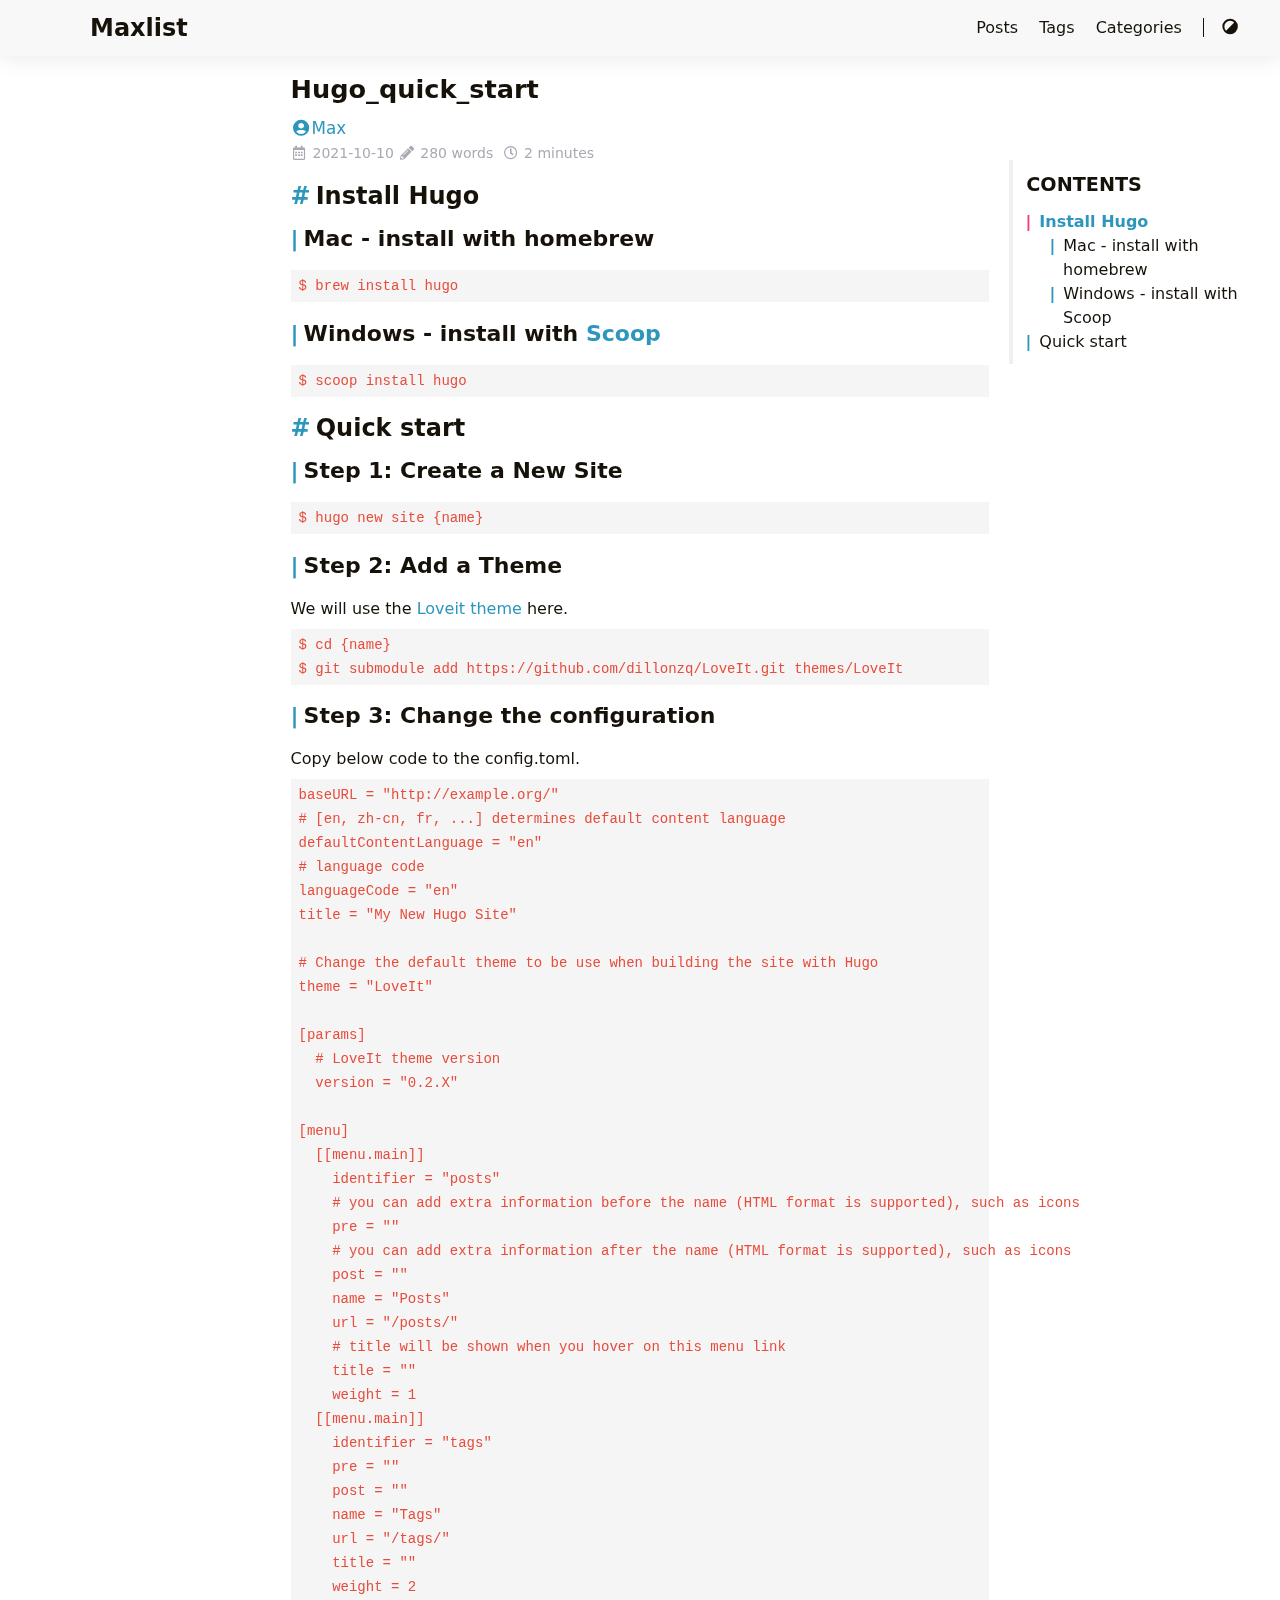
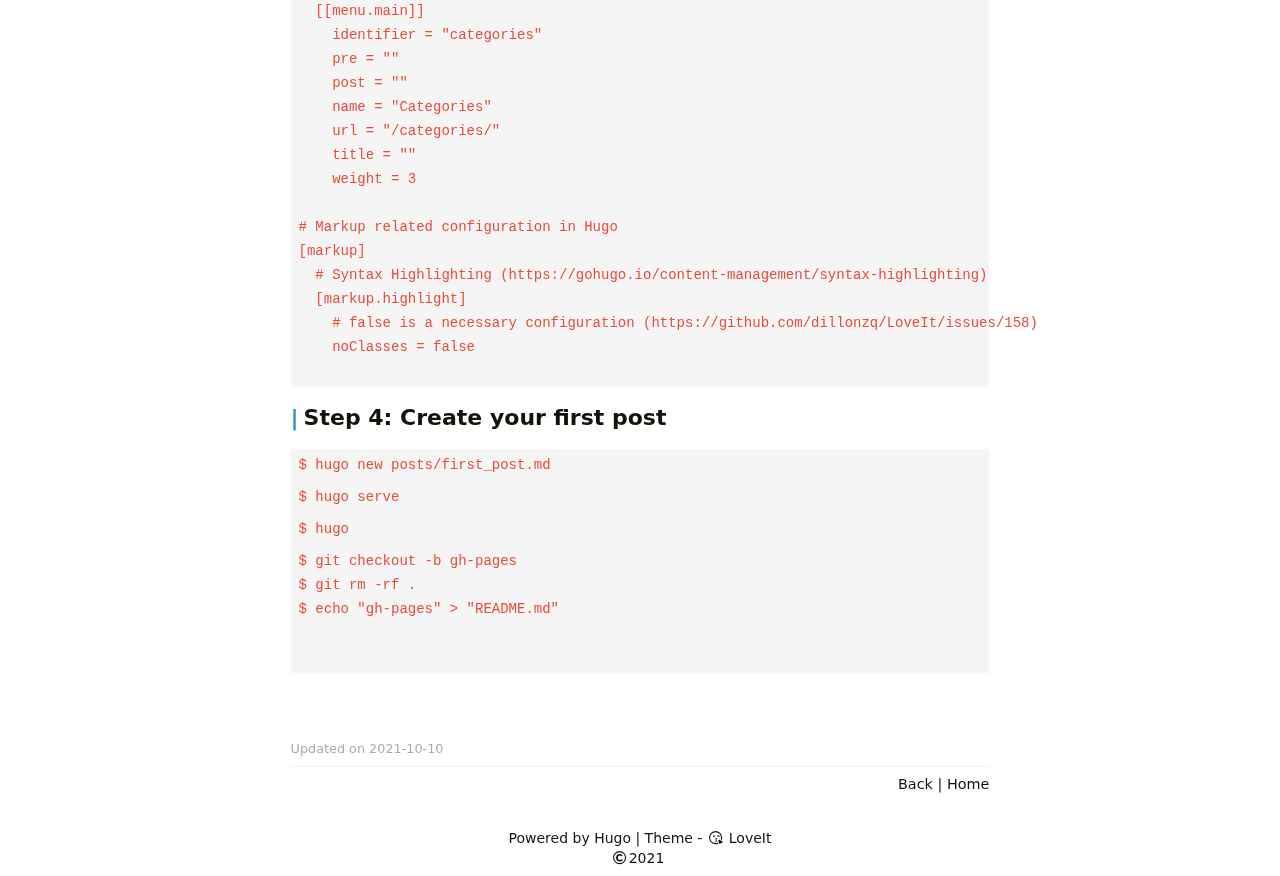
==== posts/hugo_quick_start/index.html @ 9a498ad4 "deploy" ====
<!DOCTYPE html>
<html lang="en">
    <head>
        <meta charset="utf-8">
        <meta name="viewport" content="width=device-width, initial-scale=1">
        <meta name="robots" content="noodp" />
        <meta http-equiv="X-UA-Compatible" content="IE=edge, chrome=1">
        <title>Hugo_quick_start - Maxlist</title><meta name="Description" content=""><meta property="og:title" content="Hugo_quick_start" />
<meta property="og:description" content="Install Hugo Mac - install with homebrew $ brew install hugo Windows - install with Scoop $ scoop install hugo Quick start Step 1: Create a New Site $ hugo new site {name} Step 2: Add a Theme We will use the Loveit theme here.
$ cd {name} $ git submodule add https://github.com/dillonzq/LoveIt.git themes/LoveIt Step 3: Change the configuration Copy below code to the config.toml.
baseURL = &quot;http://example.org/&quot; # [en, zh-cn, fr, ." />
<meta property="og:type" content="article" />
<meta property="og:url" content="https://hsuanchi.github.io/posts/hugo_quick_start/" /><meta property="article:section" content="posts" />
<meta property="article:published_time" content="2021-10-10T19:20:35+08:00" />
<meta property="article:modified_time" content="2021-10-10T19:20:35+08:00" />

<meta name="twitter:card" content="summary"/>
<meta name="twitter:title" content="Hugo_quick_start"/>
<meta name="twitter:description" content="Install Hugo Mac - install with homebrew $ brew install hugo Windows - install with Scoop $ scoop install hugo Quick start Step 1: Create a New Site $ hugo new site {name} Step 2: Add a Theme We will use the Loveit theme here.
$ cd {name} $ git submodule add https://github.com/dillonzq/LoveIt.git themes/LoveIt Step 3: Change the configuration Copy below code to the config.toml.
baseURL = &quot;http://example.org/&quot; # [en, zh-cn, fr, ."/>
<meta name="application-name" content="Maxlist">
<meta name="apple-mobile-web-app-title" content="Maxlist"><link rel="shortcut icon" type="image/x-icon" href="/favicon.ico" />
        <link rel="icon" type="image/png" sizes="32x32" href="/favicon-32x32.png">
        <link rel="icon" type="image/png" sizes="16x16" href="/favicon-16x16.png"><link rel="apple-touch-icon" sizes="180x180" href="/apple-touch-icon.png"><link rel="manifest" href="/site.webmanifest"><link rel="canonical" href="https://hsuanchi.github.io/posts/hugo_quick_start/" /><link rel="stylesheet" href="/lib/normalize/normalize.min.css"><link rel="stylesheet" href="/css/style.min.css"><link rel="stylesheet" href="/lib/fontawesome-free/all.min.css"><link rel="stylesheet" href="/lib/animate/animate.min.css"><script type="application/ld+json">
    {
        "@context": "http://schema.org",
        "@type": "BlogPosting",
        "headline": "Hugo_quick_start",
        "inLanguage": "en",
        "mainEntityOfPage": {
            "@type": "WebPage",
            "@id": "https:\/\/hsuanchi.github.io\/posts\/hugo_quick_start\/"
        },"genre": "posts","wordcount":  280 ,
        "url": "https:\/\/hsuanchi.github.io\/posts\/hugo_quick_start\/","datePublished": "2021-10-10T19:20:35+08:00","dateModified": "2021-10-10T19:20:35+08:00","publisher": {
            "@type": "Organization",
            "name": "Max"},"author": {
                "@type": "Person",
                "name": "Max"
            },"description": ""
    }
    </script></head>
    <body header-desktop="" header-mobile=""><script type="text/javascript">(window.localStorage && localStorage.getItem('theme') ? localStorage.getItem('theme') === 'dark' : ('' === 'auto' ? window.matchMedia('(prefers-color-scheme: dark)').matches : '' === 'dark')) && document.body.setAttribute('theme', 'dark');</script>

        <div id="mask"></div><div class="wrapper"><header class="desktop" id="header-desktop">
    <div class="header-wrapper">
        <div class="header-title">
            <a href="/" title="Maxlist">Maxlist</a>
        </div>
        <div class="menu">
            <div class="menu-inner"><a class="menu-item" href="/posts/"> Posts </a><a class="menu-item" href="/tags/"> Tags </a><a class="menu-item" href="/categories/"> Categories </a><span class="menu-item delimiter"></span><a href="javascript:void(0);" class="menu-item theme-switch" title="Switch Theme">
                    <i class="fas fa-adjust fa-fw"></i>
                </a>
            </div>
        </div>
    </div>
</header><header class="mobile" id="header-mobile">
    <div class="header-container">
        <div class="header-wrapper">
            <div class="header-title">
                <a href="/" title="Maxlist">Maxlist</a>
            </div>
            <div class="menu-toggle" id="menu-toggle-mobile">
                <span></span><span></span><span></span>
            </div>
        </div>
        <div class="menu" id="menu-mobile"><a class="menu-item" href="/posts/" title="">Posts</a><a class="menu-item" href="/tags/" title="">Tags</a><a class="menu-item" href="/categories/" title="">Categories</a><a href="javascript:void(0);" class="menu-item theme-switch" title="Switch Theme">
                <i class="fas fa-adjust fa-fw"></i>
            </a></div>
    </div>
</header>
<div class="search-dropdown desktop">
    <div id="search-dropdown-desktop"></div>
</div>
<div class="search-dropdown mobile">
    <div id="search-dropdown-mobile"></div>
</div>
<main class="main">
                <div class="container"><div class="toc" id="toc-auto">
            <h2 class="toc-title">Contents</h2>
            <div class="toc-content" id="toc-content-auto"></div>
        </div><article class="page single"><h1 class="single-title animated flipInX">Hugo_quick_start</h1><div class="post-meta">
            <div class="post-meta-line"><span class="post-author"><a href="/" title="Author" rel=" author" class="author"><i class="fas fa-user-circle fa-fw"></i>Max</a></span></div>
            <div class="post-meta-line"><i class="far fa-calendar-alt fa-fw"></i>&nbsp;<time datetime="2021-10-10">2021-10-10</time>&nbsp;<i class="fas fa-pencil-alt fa-fw"></i>&nbsp;280 words&nbsp;
                <i class="far fa-clock fa-fw"></i>&nbsp;2 minutes&nbsp;</div>
        </div><div class="details toc" id="toc-static"  kept="">
                <div class="details-summary toc-title">
                    <span>Contents</span>
                    <span><i class="details-icon fas fa-angle-right"></i></span>
                </div>
                <div class="details-content toc-content" id="toc-content-static"><nav id="TableOfContents">
  <ul>
    <li><a href="#install-hugo">Install Hugo</a>
      <ul>
        <li><a href="#mac---install-with-homebrew">Mac - install with homebrew</a></li>
        <li><a href="#windows---install-with-scoophttpsscoopsh">Windows - install with <a href="https://scoop.sh/">Scoop</a></a></li>
      </ul>
    </li>
    <li><a href="#quick-start">Quick start</a>
      <ul>
        <li><a href="#step-1-create-a-new-site">Step 1: Create a New Site</a></li>
        <li><a href="#step-2-add-a-theme">Step 2: Add a Theme</a></li>
        <li><a href="#step-3-change-the-configuration">Step 3: Change the configuration</a></li>
        <li><a href="#step-4-create-your-first-post">Step 4: Create your first post</a></li>
      </ul>
    </li>
  </ul>
</nav></div>
            </div><div class="content" id="content"><h2 id="install-hugo">Install Hugo</h2>
<h3 id="mac---install-with-homebrew">Mac - install with homebrew</h3>
<pre tabindex="0"><code>$ brew install hugo
</code></pre><h3 id="windows---install-with-scoophttpsscoopsh">Windows - install with <a href="https://scoop.sh/" target="_blank" rel="noopener noreffer">Scoop</a></h3>
<pre tabindex="0"><code>$ scoop install hugo
</code></pre><h2 id="quick-start">Quick start</h2>
<h3 id="step-1-create-a-new-site">Step 1: Create a New Site</h3>
<pre tabindex="0"><code>$ hugo new site {name}
</code></pre><h3 id="step-2-add-a-theme">Step 2: Add a Theme</h3>
<p>We will use the <a href="https://hugoloveit.com/" target="_blank" rel="noopener noreffer">Loveit theme</a> here.</p>
<pre tabindex="0"><code>$ cd {name}
$ git submodule add https://github.com/dillonzq/LoveIt.git themes/LoveIt
</code></pre><h3 id="step-3-change-the-configuration">Step 3: Change the configuration</h3>
<p>Copy below code to the config.toml.</p>
<pre tabindex="0"><code>baseURL = &quot;http://example.org/&quot;
# [en, zh-cn, fr, ...] determines default content language
defaultContentLanguage = &quot;en&quot;
# language code
languageCode = &quot;en&quot;
title = &quot;My New Hugo Site&quot;

# Change the default theme to be use when building the site with Hugo
theme = &quot;LoveIt&quot;

[params]
  # LoveIt theme version
  version = &quot;0.2.X&quot;

[menu]
  [[menu.main]]
    identifier = &quot;posts&quot;
    # you can add extra information before the name (HTML format is supported), such as icons
    pre = &quot;&quot;
    # you can add extra information after the name (HTML format is supported), such as icons
    post = &quot;&quot;
    name = &quot;Posts&quot;
    url = &quot;/posts/&quot;
    # title will be shown when you hover on this menu link
    title = &quot;&quot;
    weight = 1
  [[menu.main]]
    identifier = &quot;tags&quot;
    pre = &quot;&quot;
    post = &quot;&quot;
    name = &quot;Tags&quot;
    url = &quot;/tags/&quot;
    title = &quot;&quot;
    weight = 2
  [[menu.main]]
    identifier = &quot;categories&quot;
    pre = &quot;&quot;
    post = &quot;&quot;
    name = &quot;Categories&quot;
    url = &quot;/categories/&quot;
    title = &quot;&quot;
    weight = 3

# Markup related configuration in Hugo
[markup]
  # Syntax Highlighting (https://gohugo.io/content-management/syntax-highlighting)
  [markup.highlight]
    # false is a necessary configuration (https://github.com/dillonzq/LoveIt/issues/158)
    noClasses = false

</code></pre><h3 id="step-4-create-your-first-post">Step 4: Create your first post</h3>
<pre tabindex="0"><code>$ hugo new posts/first_post.md
</code></pre><pre tabindex="0"><code>$ hugo serve
</code></pre><pre tabindex="0"><code>$ hugo
</code></pre><pre tabindex="0"><code>$ git checkout -b gh-pages
$ git rm -rf .
$ echo &quot;gh-pages&quot; &gt; &quot;README.md&quot;


</code></pre></div><div class="post-footer" id="post-footer">
    <div class="post-info">
        <div class="post-info-line">
            <div class="post-info-mod">
                <span>Updated on 2021-10-10</span>
            </div>
            <div class="post-info-license"></div>
        </div>
        <div class="post-info-line">
            <div class="post-info-md"></div>
            <div class="post-info-share">
                <span></span>
            </div>
        </div>
    </div>

    <div class="post-info-more">
        <section class="post-tags"></section>
        <section>
            <span><a href="javascript:void(0);" onclick="window.history.back();">Back</a></span>&nbsp;|&nbsp;<span><a href="/">Home</a></span>
        </section>
    </div>

    <div class="post-nav"></div>
</div>
</article></div>
            </main><footer class="footer">
        <div class="footer-container"><div class="footer-line">Powered by <a href="https://gohugo.io/" target="_blank" rel="noopener noreffer" title="Hugo 0.88.1">Hugo</a> | Theme - <a href="https://github.com/dillonzq/LoveIt" target="_blank" rel="noopener noreffer" title="LoveIt 0.2.10"><i class="far fa-kiss-wink-heart fa-fw"></i> LoveIt</a>
                </div><div class="footer-line"><i class="far fa-copyright fa-fw"></i><span itemprop="copyrightYear">2021</span><span class="author" itemprop="copyrightHolder">&nbsp;<a href="/" target="_blank"></a></span></div>
        </div>
    </footer></div>

        <div id="fixed-buttons"><a href="#" id="back-to-top" class="fixed-button" title="Back to Top">
                <i class="fas fa-arrow-up fa-fw"></i>
            </a><a href="#" id="view-comments" class="fixed-button" title="View Comments">
                <i class="fas fa-comment fa-fw"></i>
            </a>
        </div><script type="text/javascript" src="/lib/smooth-scroll/smooth-scroll.min.js"></script><script type="text/javascript" src="/lib/lazysizes/lazysizes.min.js"></script><script type="text/javascript" src="/lib/clipboard/clipboard.min.js"></script><script type="text/javascript">window.config={"code":{"copyTitle":"Copy to clipboard","maxShownLines":10},"comment":{}};</script><script type="text/javascript" src="/js/theme.min.js"></script></body>
</html>
---- css/style.min.css ----
html{font-family:system-ui,-apple-system,BlinkMacSystemFont,PingFang SC,Microsoft YaHei UI,Segoe UI,Roboto,Oxygen,Ubuntu,Cantarell,Fira Sans,Droid Sans,Helvetica Neue,Helvetica,Arial,sans-serif;font-weight:400;font-display:swap;font-size:16px;line-height:1.5rem;width:100%}::-webkit-scrollbar{width:.5rem;height:.5rem}::-webkit-scrollbar-thumb{background-color:#87878d}::-webkit-scrollbar-thumb:hover{background-color:#a9a9b3}::selection{background-color:rgba(53,166,247,0.25)}[theme=dark] ::selection{background-color:rgba(50,112,194,0.4)}body{background-color:#fff;color:#161209;word-wrap:break-word;overflow-wrap:break-word;scrollbar-color:auto}body[theme=dark]{color:#a9a9b3;background-color:#292a2d}input::-ms-clear{display:none}a,a::before,a::after{text-decoration:none;color:#161209}[theme=dark] a,[theme=dark] a::before,[theme=dark] a::after{color:#a9a9b3}a:active,a:hover{color:#2d96bd}[theme=dark] a:active,[theme=dark] a:hover{color:#fff}#mask{background-repeat:no-repeat;background-position:center;position:fixed;top:0;left:0;width:100%;height:100%;z-index:-1;background-color:rgba(0,0,0,0)}.blur #mask{z-index:100;background-color:rgba(0,0,0,0.25)}svg.icon{display:inline-block;width:1.25em;height:1em;text-align:center}svg.icon path{fill:currentColor}img.emoji{height:1em;width:1em;margin:0 .05em 0 .1em;vertical-align:-.1em}.details .details-summary:hover{cursor:pointer}.details i.details-icon{color:#a9a9b3;-webkit-transition:transform 0.2s ease;-moz-transition:transform 0.2s ease;-o-transition:transform 0.2s ease;transition:transform 0.2s ease}[theme=dark] .details i.details-icon{color:#5d5d5f}.details .details-content{max-height:0;overflow-y:hidden;-webkit-transition:max-height 0.8s cubic-bezier(0, 1, 0, 1) -0.1s;-moz-transition:max-height 0.8s cubic-bezier(0, 1, 0, 1) -0.1s;-o-transition:max-height 0.8s cubic-bezier(0, 1, 0, 1) -0.1s;transition:max-height 0.8s cubic-bezier(0, 1, 0, 1) -0.1s}.details.open i.details-icon{-webkit-transform:rotate(90deg);-moz-transform:rotate(90deg);-ms-transform:rotate(90deg);-o-transform:rotate(90deg);transform:rotate(90deg)}.details.open .details-content{max-height:12000px;-webkit-transition:max-height 0.8s cubic-bezier(0.5, 0, 1, 0) 0s;-moz-transition:max-height 0.8s cubic-bezier(0.5, 0, 1, 0) 0s;-o-transition:max-height 0.8s cubic-bezier(0.5, 0, 1, 0) 0s;transition:max-height 0.8s cubic-bezier(0.5, 0, 1, 0) 0s}#fixed-buttons{display:none}.fixed-button{display:none;z-index:100;position:fixed;right:1.5rem;font-size:1rem;line-height:1.3rem;padding:.6rem .6rem;color:#a9a9b3;background:#f8f8f8;-webkit-border-radius:2rem;-moz-border-radius:2rem;border-radius:2rem;-webkit-transition:color 0.4s ease;-moz-transition:color 0.4s ease;-o-transition:color 0.4s ease;transition:color 0.4s ease}.blur .fixed-button{-webkit-filter:blur(1.5px);-moz-filter:blur(1.5px);-ms-filter:blur(1.5px);filter:blur(1.5px)}.fixed-button:hover,.fixed-button:active{color:#161209;cursor:pointer}.fixed-button:active,.fixed-button:focus,.fixed-button:hover{outline:none}[theme=dark] .fixed-button{color:#5d5d5f;background:#252627}[theme=dark] .fixed-button:hover,[theme=dark] .fixed-button:active{color:#a9a9b3}#back-to-top{display:block;bottom:1.5rem}#view-comments{bottom:4.5rem}.cc-window.cc-banner .cc-btn{color:#161209}.cc-window.cc-banner .cc-btn:hover,.cc-window.cc-banner .cc-btn:focus{background-color:#ccc}[theme=dark] .cc-window.cc-banner .cc-btn{color:#161209}[theme=dark] .cc-window.cc-banner .cc-btn:hover,[theme=dark] .cc-window.cc-banner .cc-btn:focus{background-color:#fff}img{-o-object-fit:contain;object-fit:contain;font-family:"object-fit: contain;"}.wrapper{display:flex;flex-direction:column;min-height:100vh;width:100%}.wrapper main{flex:1 0 auto}.wrapper main .container{padding:0 1rem}.page{position:relative;max-width:800px;width:60%;margin:0 auto}[header-desktop] .page{padding-top:3.5rem}[header-desktop=normal] .page{padding-top:0}.blur .page{-webkit-filter:blur(1.5px);-moz-filter:blur(1.5px);-ms-filter:blur(1.5px);filter:blur(1.5px)}.toc .toc-title{font-size:1.2rem;font-weight:bold;text-transform:uppercase}.toc .toc-content{font-size:1rem}.toc .toc-content ul{text-indent:-0.85rem;padding-left:.8rem;list-style:none}.toc .toc-content ul a:first-child::before{content:"|";font-weight:bolder;margin-right:.5rem;color:#2d96bd}[theme=dark] .toc .toc-content ul a:first-child::before{color:#55bde2}.toc .toc-content ul ul{padding-left:1.5rem}.toc ruby{background:#f5f5f5}.toc ruby rt{color:#a9a9b3}[theme=dark] .toc ruby{background:#272C34}[theme=dark] .toc ruby rt{color:#5d5d5f}#toc-auto{display:block;position:absolute;width:12000px;max-width:0;padding:0 .8rem;border-left:4px solid #f0f0f0;word-wrap:break-word;overflow-wrap:break-word;box-sizing:border-box;top:10rem;left:0;visibility:hidden}[header-desktop=normal] #toc-auto{top:5rem}.blur #toc-auto{-webkit-filter:blur(1.5px);-moz-filter:blur(1.5px);-ms-filter:blur(1.5px);filter:blur(1.5px)}[theme=dark] #toc-auto{border-left-color:#363636}#toc-auto .toc-title{margin:.8rem 0}#toc-auto .toc-content.always-active ul{display:block}#toc-auto .toc-content>nav>ul{margin:.625rem 0}#toc-auto .toc-content ul ul{display:none}#toc-auto .toc-content ul .has-active>ul{display:block}#toc-auto .toc-content a.active{font-weight:bold;color:#2d96bd}[theme=dark] #toc-auto .toc-content a.active{color:#55bde2}#toc-auto .toc-content a.active::before{color:#ef3982}[theme=dark] #toc-auto .toc-content a.active::before{color:#bdebfc}#toc-static{display:none;margin:.8rem 0}#toc-static[kept=true]{display:block}#toc-static .toc-title{display:flex;justify-content:space-between;line-height:2em;padding:0 .75rem;background:#e6e6e6}[theme=dark] #toc-static .toc-title{background:#1a1d23}#toc-static .toc-content{background-color:#f5f5f5}#toc-static .toc-content>nav>ul{margin:0;padding:.4rem 1rem .4rem 1.8rem}[theme=dark] #toc-static .toc-content{background-color:#272C34}#toc-static.open .toc-title{background:#ededed}[theme=dark] #toc-static.open .toc-title{background:#20252b}.single .single-title{margin:1rem 0 .5rem;font-size:1.6rem;font-weight:bold;line-height:140%}.single .single-subtitle{margin:.4rem 0;font-size:1.2rem;font-weight:normal;font-style:italic;line-height:100%}.single .post-meta{font-size:.875rem;color:#a9a9b3}.single .post-meta span{display:inline-block}[theme=dark] .single .post-meta{color:#5d5d5f}.single .post-meta a,.single .post-meta a::before,.single .post-meta a::after{text-decoration:none;color:#2d96bd}[theme=dark] .single .post-meta a,[theme=dark] .single .post-meta a::before,[theme=dark] .single .post-meta a::after{color:#a9a9b3}.single .post-meta a:active,.single .post-meta a:hover{color:#ef3982}[theme=dark] .single .post-meta a:active,[theme=dark] .single .post-meta a:hover{color:#fff}.single .post-meta .author{font-size:1.05rem}.single .featured-image{margin:.5rem 0 1rem 0}.single .featured-image img{display:block;max-width:100%;height:auto;margin:0 auto;overflow:hidden}.single .featured-image img.lazyloaded{width:100%}.single .content>h2{font-size:1.5rem}.single .content>h2 code{font-size:1.25rem}.single .content>h3{font-size:1.375rem}.single .content>h3 code{font-size:1.125rem}.single .content>h4{font-size:1.25rem}.single .content>h4 code{font-size:1rem}.single .content>h5{font-size:1.125rem}.single .content>h6{font-size:1rem}.single .content h2,.single .content h3,.single .content h4,.single .content h5,.single .content h6{font-weight:bold;margin:1.2rem 0}[theme=dark] .single .content h2,[theme=dark] .single .content h3,[theme=dark] .single .content h4,[theme=dark] .single .content h5,[theme=dark] .single .content h6{font-weight:bolder}.single .content>h2>.header-mark::before,.single .content>h3>.header-mark::before,.single .content>h4>.header-mark::before,.single .content>h5>.header-mark::before,.single .content>h6>.header-mark::before{content:"|";margin-right:.3125rem;color:#2d96bd}[theme=dark] .single .content>h2>.header-mark::before,[theme=dark] .single .content>h3>.header-mark::before,[theme=dark] .single .content>h4>.header-mark::before,[theme=dark] .single .content>h5>.header-mark::before,[theme=dark] .single .content>h6>.header-mark::before{color:#55bde2}.single .content>h2>.header-mark::before{content:"#"}.single .content p{margin:.5rem 0}.single .content b,.single .content strong{font-weight:bold}[theme=dark] .single .content b,[theme=dark] .single .content strong{color:#ddd}.single .content a,.single .content a::before,.single .content a::after{text-decoration:none;color:#2d96bd}[theme=dark] .single .content a,[theme=dark] .single .content a::before,[theme=dark] .single .content a::after{color:#55bde2}.single .content a:active,.single .content a:hover{color:#ef3982}[theme=dark] .single .content a:active,[theme=dark] .single .content a:hover{color:#bdebfc}.single .content a{word-wrap:break-word;overflow-wrap:break-word}[theme=dark] .single .content a b,[theme=dark] .single .content a strong{color:#55bde2}.single .content [theme=dark] a:hover b,.single .content [theme=dark] a:hover strong{color:#bdebfc}.single .content ul,.single .content ol{margin:.5rem 0;padding-left:2.5rem}.single .content ul{list-style-type:disc}.single .content ruby{background:#f5f5f5}.single .content ruby rt{color:#a9a9b3}[theme=dark] .single .content ruby{background:#272C34}[theme=dark] .single .content ruby rt{color:#5d5d5f}.single .content .table-wrapper{overflow-x:auto}.single .content .table-wrapper::-webkit-scrollbar{background-color:#fff}[theme=dark] .single .content .table-wrapper::-webkit-scrollbar{background-color:#272c34}.single .content .table-wrapper>table{width:100%;max-width:100%;margin:.625rem 0;border-spacing:0;background:#fff;border-collapse:collapse}[theme=dark] .single .content .table-wrapper>table{background:#272c34}.single .content .table-wrapper>table thead{background:#ededed}[theme=dark] .single .content .table-wrapper>table thead{background-color:#20252b}.single .content .table-wrapper>table th,.single .content .table-wrapper>table td{padding:.3rem 1rem;border:1px solid #e8e8e8}[theme=dark] .single .content .table-wrapper>table th,[theme=dark] .single .content .table-wrapper>table td{border-color:#1c2025}.single .content img{max-width:100%;min-height:1em}.single .content figure{margin:.5rem;text-align:center}.single .content figure .image-caption:not(:empty){min-width:20%;max-width:80%;display:inline-block;padding:.5rem;margin:0 auto;font-size:.875rem;color:#969696}.single .content figure img{display:block;height:auto;margin:0 auto;overflow:hidden}.single .content .lazyloading{-o-object-fit:none;object-fit:none;font-family:"object-fit: none;"}.single .content blockquote{display:block;border-left:0.5rem solid #6bd6fd;background-color:rgba(107,214,253,0.2);padding:.25rem .75rem;margin:1rem 0}[theme=dark] .single .content blockquote{border-left-color:#59c5ec;background-color:rgba(89,197,236,0.2)}.single .content .footnotes{color:#a9a9b3}[theme=dark] .single .content .footnotes{color:#5d5d5f}.single .content .footnotes p{margin:.25rem 0}.single .content code{display:inline-block;max-width:100%;padding:0 .4rem;word-wrap:break-word;overflow-wrap:break-word;-webkit-line-break:anywhere;-ms-line-break:anywhere;line-break:anywhere;font-size:.875rem;font-family:Source Code Pro,Menlo,Consolas,Monaco,monospace,system-ui,-apple-system,BlinkMacSystemFont,PingFang SC,Microsoft YaHei UI,Segoe UI,Roboto,Oxygen,Ubuntu,Cantarell,Fira Sans,Droid Sans,Helvetica Neue,Helvetica,Arial,sans-serif;color:#E74C3C}[theme=dark] .single .content code{color:#E5BF78}.single .content pre{margin:0;padding:.25rem 0 .25rem .5rem;-moz-tab-size:4;-o-tab-size:4;tab-size:4}.single .content pre code{padding:0}.single .content pre img{min-height:1em;max-height:1.2em;vertical-align:text-bottom}.single .content code,.single .content pre,.single .content .highlight table,.single .content .highlight tr,.single .content .highlight td{background:#f5f5f5}[theme=dark] .single .content code,[theme=dark] .single .content pre,[theme=dark] .single .content .highlight table,[theme=dark] .single .content .highlight tr,[theme=dark] .single .content .highlight td{background:#272C34}.single .content .highlight,.single .content .gist{font-family:Source Code Pro,Menlo,Consolas,Monaco,monospace,system-ui,-apple-system,BlinkMacSystemFont,PingFang SC,Microsoft YaHei UI,Segoe UI,Roboto,Oxygen,Ubuntu,Cantarell,Fira Sans,Droid Sans,Helvetica Neue,Helvetica,Arial,sans-serif;font-size:.875rem}.single .content .highlight .table-wrapper>table,.single .content .highlight .table-wrapper>table thead,.single .content .highlight .table-wrapper>table tr,.single .content .highlight .table-wrapper>table td,.single .content .gist .table-wrapper>table,.single .content .gist .table-wrapper>table thead,.single .content .gist .table-wrapper>table tr,.single .content .gist .table-wrapper>table td{margin:0;padding:0;border:none !important;white-space:nowrap}.single .content .highlight{line-height:1.4em;margin:.5rem 0}.single .content .highlight>.chroma{position:relative}.single .content .highlight>.chroma .code-header{display:flex;justify-content:space-between;align-items:center;box-sizing:border-box;width:100%;font-family:system-ui,-apple-system,BlinkMacSystemFont,PingFang SC,Microsoft YaHei UI,Segoe UI,Roboto,Oxygen,Ubuntu,Cantarell,Fira Sans,Droid Sans,Helvetica Neue,Helvetica,Arial,sans-serif;font-weight:bold;color:#9c9c9c;background:#e1e1e1}[theme=dark] .single .content .highlight>.chroma .code-header{color:#b1b0b0;background:#1a1d23}.single .content .highlight>.chroma .code-header:hover{cursor:pointer}.single .content .highlight>.chroma .code-header .code-title{width:100%;padding:.4rem}.single .content .highlight>.chroma .code-header .code-title::after{padding-left:.2rem;content:'Code'}.single .content .highlight>.chroma .code-header.language-bash .code-title::after{content:"Bash"}.single .content .highlight>.chroma .code-header.language-c .code-title::after{content:"C"}.single .content .highlight>.chroma .code-header.language-cs .code-title::after{content:"C#"}.single .content .highlight>.chroma .code-header.language-cpp .code-title::after{content:"C++"}.single .content .highlight>.chroma .code-header.language-clojure .code-title::after{content:"Clojure"}.single .content .highlight>.chroma .code-header.language-coffeescript .code-title::after{content:"CoffeeScript"}.single .content .highlight>.chroma .code-header.language-css .code-title::after{content:"CSS"}.single .content .highlight>.chroma .code-header.language-dart .code-title::after{content:"Dart"}.single .content .highlight>.chroma .code-header.language-diff .code-title::after{content:"Diff"}.single .content .highlight>.chroma .code-header.language-erlang .code-title::after{content:"Erlang"}.single .content .highlight>.chroma .code-header.language-go .code-title::after{content:"Go"}.single .content .highlight>.chroma .code-header.language-go-html-template .code-title::after{content:"Go HTML Template"}.single .content .highlight>.chroma .code-header.language-groovy .code-title::after{content:"Groovy"}.single .content .highlight>.chroma .code-header.language-haskell .code-title::after{content:"Haskell"}.single .content .highlight>.chroma .code-header.language-html .code-title::after{content:"HTML"}.single .content .highlight>.chroma .code-header.language-http .code-title::after{content:"HTTP"}.single .content .highlight>.chroma .code-header.language-xml .code-title::after{content:"XML"}.single .content .highlight>.chroma .code-header.language-java .code-title::after{content:"Java"}.single .content .highlight>.chroma .code-header.language-js .code-title::after{content:"JavaScript"}.single .content .highlight>.chroma .code-header.language-javascript .code-title::after{content:"JavaScript"}.single .content .highlight>.chroma .code-header.language-json .code-title::after{content:"JSON"}.single .content .highlight>.chroma .code-header.language-kotlin .code-title::after{content:"Kotlin"}.single .content .highlight>.chroma .code-header.language-latex .code-title::after{content:"LaTeX"}.single .content .highlight>.chroma .code-header.language-less .code-title::after{content:"Less"}.single .content .highlight>.chroma .code-header.language-lisp .code-title::after{content:"Lisp"}.single .content .highlight>.chroma .code-header.language-lua .code-title::after{content:"Lua"}.single .content .highlight>.chroma .code-header.language-makefile .code-title::after{content:"Makefile"}.single .content .highlight>.chroma .code-header.language-markdown .code-title::after{content:"Markdown"}.single .content .highlight>.chroma .code-header.language-matlab .code-title::after{content:"Matlab"}.single .content .highlight>.chroma .code-header.language-objectivec .code-title::after{content:"Objective-C"}.single .content .highlight>.chroma .code-header.language-php .code-title::after{content:"PHP"}.single .content .highlight>.chroma .code-header.language-perl .code-title::after{content:"Perl"}.single .content .highlight>.chroma .code-header.language-python .code-title::after{content:"Python"}.single .content .highlight>.chroma .code-header.language-r .code-title::after{content:"R"}.single .content .highlight>.chroma .code-header.language-ruby .code-title::after{content:"Ruby"}.single .content .highlight>.chroma .code-header.language-rust .code-title::after{content:"Rust"}.single .content .highlight>.chroma .code-header.language-scala .code-title::after{content:"Scala"}.single .content .highlight>.chroma .code-header.language-scss .code-title::after{content:"Scss"}.single .content .highlight>.chroma .code-header.language-shell .code-title::after{content:"Shell"}.single .content .highlight>.chroma .code-header.language-sql .code-title::after{content:"SQL"}.single .content .highlight>.chroma .code-header.language-swift .code-title::after{content:"Swift"}.single .content .highlight>.chroma .code-header.language-tex .code-title::after{content:"TeX"}.single .content .highlight>.chroma .code-header.language-toml .code-title::after{content:"TOML"}.single .content .highlight>.chroma .code-header.language-ts .code-title::after{content:"TypeScript"}.single .content .highlight>.chroma .code-header.language-typescript .code-title::after{content:"TypeScript"}.single .content .highlight>.chroma .code-header.language-vue .code-title::after{content:"Vue"}.single .content .highlight>.chroma .code-header.language-yml .code-title::after{content:"YAML"}.single .content .highlight>.chroma .code-header.language-yaml .code-title::after{content:"YAML"}.single .content .highlight>.chroma .lntd:first-child{min-width:1.6rem;text-align:right}.single .content .highlight>.chroma .lntd:last-child{width:100%}.single .content .highlight>.chroma .lntd:last-child pre{min-width:-webkit-max-content;min-width:-moz-max-content;min-width:intrinsic;min-width:max-content}.single .content .highlight>.chroma .ln{padding-right:.75rem}.single .content .highlight>.chroma .hl{display:block;background-color:#dcdcdc}[theme=dark] .single .content .highlight>.chroma .hl{background-color:#1c2025}.single .content .highlight>.chroma .ln,.single .content .highlight>.chroma .lnt{color:#a9a9b3}[theme=dark] .single .content .highlight>.chroma .ln,[theme=dark] .single .content .highlight>.chroma .lnt{color:#5d5d5f}.single .content .highlight>.chroma .arrow{padding:0 .2rem;-webkit-transition:transform 0.2s ease;-moz-transition:transform 0.2s ease;-o-transition:transform 0.2s ease;transition:transform 0.2s ease}.single .content .highlight>.chroma .ellipses{padding:.4rem}.single .content .highlight>.chroma .copy{display:none;padding:.4rem}.single .content .highlight>.chroma .copy:hover{cursor:pointer;color:#2d96bd}[theme=dark] .single .content .highlight>.chroma .copy:hover{color:#fff}.single .content .highlight>.chroma .table-wrapper{max-height:0;overflow-y:hidden;-webkit-transition:max-height 0.8s cubic-bezier(0, 1, 0, 1) -0.1s;-moz-transition:max-height 0.8s cubic-bezier(0, 1, 0, 1) -0.1s;-o-transition:max-height 0.8s cubic-bezier(0, 1, 0, 1) -0.1s;transition:max-height 0.8s cubic-bezier(0, 1, 0, 1) -0.1s}.single .content .highlight>.chroma.open .code-header{background:#ededed}[theme=dark] .single .content .highlight>.chroma.open .code-header{background:#20252b}.single .content .highlight>.chroma.open .table-wrapper{max-height:12000px;-webkit-transition:max-height 0.8s cubic-bezier(0.5, 0, 1, 0) 0s;-moz-transition:max-height 0.8s cubic-bezier(0.5, 0, 1, 0) 0s;-o-transition:max-height 0.8s cubic-bezier(0.5, 0, 1, 0) 0s;transition:max-height 0.8s cubic-bezier(0.5, 0, 1, 0) 0s}.single .content .highlight>.chroma.open .arrow{-webkit-transform:rotate(90deg);-moz-transform:rotate(90deg);-ms-transform:rotate(90deg);-o-transform:rotate(90deg);transform:rotate(90deg)}.single .content .highlight>.chroma.open .ellipses{display:none}.single .content .highlight>.chroma.open .copy{display:inline}.single .content .highlight .c,.single .content .highlight .ch,.single .content .highlight .cm,.single .content .highlight .c1,.single .content .highlight .cs,.single .content .highlight .cp,.single .content .highlight .cpf{font-style:italic}.single .content .highlight .gl{text-decoration:underline}.single .content .highlight .p{color:#a9a9b3}.single .content .highlight .k{color:#b501a9}.single .content .highlight .kc{color:#b501a9}.single .content .highlight .kd{color:#b501a9}.single .content .highlight .kn{color:#b501a9}.single .content .highlight .kp{color:#b501a9}.single .content .highlight .kr{color:#b501a9}.single .content .highlight .kt{color:#b501a9}.single .content .highlight .n{color:#333}.single .content .highlight .na{color:#2b77fa}.single .content .highlight .nb{color:#f74840}.single .content .highlight .bp{color:#f74840}.single .content .highlight .nc{color:#cb8100}.single .content .highlight .no{color:#2b77fa}.single .content .highlight .nd{color:#0086c1}.single .content .highlight .ni{color:#2b77fa}.single .content .highlight .ne{color:#2b77fa}.single .content .highlight .nf{color:#2b77fa}.single .content .highlight .fm{color:#1ccad6}.single .content .highlight .nl{color:#2b77fa}.single .content .highlight .nn{color:#2b77fa}.single .content .highlight .nx{color:#333}.single .content .highlight .py{color:#2b77fa}.single .content .highlight .nt{color:#2b77fa}.single .content .highlight .nv{color:#2b77fa}.single .content .highlight .vc{color:#2b77fa}.single .content .highlight .vg{color:#2b77fa}.single .content .highlight .vi{color:#2b77fa}.single .content .highlight .vm{color:#2b77fa}.single .content .highlight .l{color:#2aa198}.single .content .highlight .ld{color:#2aa198}.single .content .highlight .s{color:#24a443}.single .content .highlight .sa{color:#24a443}.single .content .highlight .sb{color:#24a443}.single .content .highlight .sc{color:#24a443}.single .content .highlight .dl{color:#24a443}.single .content .highlight .sd{color:#24a443}.single .content .highlight .s2{color:#24a443}.single .content .highlight .se{color:#24a443}.single .content .highlight .sh{color:#24a443}.single .content .highlight .si{color:#24a443}.single .content .highlight .sx{color:#24a443}.single .content .highlight .sr{color:#24a443}.single .content .highlight .s1{color:#24a443}.single .content .highlight .ss{color:#24a443}.single .content .highlight .m{color:#e2893c}.single .content .highlight .mb{color:#e2893c}.single .content .highlight .mf{color:#e2893c}.single .content .highlight .mh{color:#e2893c}.single .content .highlight .mi{color:#e2893c}.single .content .highlight .il{color:#e2893c}.single .content .highlight .mo{color:#e2893c}.single .content .highlight .o{color:#f19b04}.single .content .highlight .ow{color:#b501a9}.single .content .highlight .c{color:#a0a1a8}.single .content .highlight .ch{color:#a0a1a8}.single .content .highlight .cm{color:#a0a1a8}.single .content .highlight .c1{color:#a0a1a8}.single .content .highlight .cs{color:#a0a1a8}.single .content .highlight .cp{color:#a0a1a8}.single .content .highlight .cpf{color:#a0a1a8}.single .content .highlight .g{color:#e72d40}.single .content .highlight .gd{color:#e72d40}.single .content .highlight .ge{color:#e72d40}.single .content .highlight .gr{color:#e72d40}.single .content .highlight .gh{color:#e72d40}.single .content .highlight .gi{color:#e72d40}.single .content .highlight .go{color:#e72d40}.single .content .highlight .gp{color:#e72d40}.single .content .highlight .gs{color:#e72d40}.single .content .highlight .gu{color:#e72d40}.single .content .highlight .gt{color:#e72d40}.single .content .highlight .w{color:#bbb}[theme=dark] .single .content .highlight .p{color:#a9a9b3}[theme=dark] .single .content .highlight .k{color:#d371e3}[theme=dark] .single .content .highlight .kc{color:#d371e3}[theme=dark] .single .content .highlight .kd{color:#d371e3}[theme=dark] .single .content .highlight .kn{color:#d371e3}[theme=dark] .single .content .highlight .kp{color:#d371e3}[theme=dark] .single .content .highlight .kr{color:#d371e3}[theme=dark] .single .content .highlight .kt{color:#d371e3}[theme=dark] .single .content .highlight .n{color:#a9b2c0}[theme=dark] .single .content .highlight .na{color:#41b0f5}[theme=dark] .single .content .highlight .nb{color:#19b9c4}[theme=dark] .single .content .highlight .bp{color:#ecbf6f}[theme=dark] .single .content .highlight .nc{color:#ecbf6f}[theme=dark] .single .content .highlight .no{color:#41b0f5}[theme=dark] .single .content .highlight .nd{color:#ecbf6f}[theme=dark] .single .content .highlight .ni{color:#41b0f5}[theme=dark] .single .content .highlight .ne{color:#41b0f5}[theme=dark] .single .content .highlight .nf{color:#41b0f5}[theme=dark] .single .content .highlight .fm{color:#19b9c4}[theme=dark] .single .content .highlight .nl{color:#41b0f5}[theme=dark] .single .content .highlight .nn{color:#41b0f5}[theme=dark] .single .content .highlight .nx{color:#a9a9b3}[theme=dark] .single .content .highlight .py{color:#41b0f5}[theme=dark] .single .content .highlight .nt{color:#41b0f5}[theme=dark] .single .content .highlight .nv{color:#41b0f5}[theme=dark] .single .content .highlight .vc{color:#41b0f5}[theme=dark] .single .content .highlight .vg{color:#41b0f5}[theme=dark] .single .content .highlight .vi{color:#41b0f5}[theme=dark] .single .content .highlight .vm{color:#41b0f5}[theme=dark] .single .content .highlight .l{color:#2aa198}[theme=dark] .single .content .highlight .ld{color:#2aa198}[theme=dark] .single .content .highlight .s{color:#8cc570}[theme=dark] .single .content .highlight .sa{color:#8cc570}[theme=dark] .single .content .highlight .sb{color:#8cc570}[theme=dark] .single .content .highlight .sc{color:#8cc570}[theme=dark] .single .content .highlight .dl{color:#8cc570}[theme=dark] .single .content .highlight .sd{color:#8cc570}[theme=dark] .single .content .highlight .s2{color:#8cc570}[theme=dark] .single .content .highlight .se{color:#8cc570}[theme=dark] .single .content .highlight .sh{color:#8cc570}[theme=dark] .single .content .highlight .si{color:#8cc570}[theme=dark] .single .content .highlight .sx{color:#8cc570}[theme=dark] .single .content .highlight .sr{color:#8cc570}[theme=dark] .single .content .highlight .s1{color:#8cc570}[theme=dark] .single .content .highlight .ss{color:#8cc570}[theme=dark] .single .content .highlight .m{color:#db985c}[theme=dark] .single .content .highlight .mb{color:#db985c}[theme=dark] .single .content .highlight .mf{color:#db985c}[theme=dark] .single .content .highlight .mh{color:#db985c}[theme=dark] .single .content .highlight .mi{color:#db985c}[theme=dark] .single .content .highlight .il{color:#db985c}[theme=dark] .single .content .highlight .mo{color:#db985c}[theme=dark] .single .content .highlight .o{color:#ecbf6f}[theme=dark] .single .content .highlight .ow{color:#d371e3}[theme=dark] .single .content .highlight .c{color:#7e848f}[theme=dark] .single .content .highlight .ch{color:#7e848f}[theme=dark] .single .content .highlight .cm{color:#7e848f}[theme=dark] .single .content .highlight .c1{color:#7e848f}[theme=dark] .single .content .highlight .cs{color:#7e848f}[theme=dark] .single .content .highlight .cp{color:#7e848f}[theme=dark] .single .content .highlight .cpf{color:#7e848f}[theme=dark] .single .content .highlight .g{color:#f16372}[theme=dark] .single .content .highlight .gd{color:#f16372}[theme=dark] .single .content .highlight .ge{color:#f16372}[theme=dark] .single .content .highlight .gr{color:#f16372}[theme=dark] .single .content .highlight .gh{color:#f16372}[theme=dark] .single .content .highlight .gi{color:#f16372}[theme=dark] .single .content .highlight .go{color:#f16372}[theme=dark] .single .content .highlight .gp{color:#f16372}[theme=dark] .single .content .highlight .gs{color:#f16372}[theme=dark] .single .content .highlight .gu{color:#f16372}[theme=dark] .single .content .highlight .gt{color:#f16372}[theme=dark] .single .content .highlight .w{color:#bbb}.single .content .gist .gist-file,.single .content .gist .gist-data,.single .content .gist .gist-meta{border:none}.single .content .gist .gist-meta{padding:.4rem .8rem;background-color:#e8e8e8}.single .content .gist .gist-meta a,.single .content .gist .gist-meta a::before,.single .content .gist .gist-meta a::after{text-decoration:none;color:#2d96bd}[theme=dark] .single .content .gist .gist-meta a,[theme=dark] .single .content .gist .gist-meta a::before,[theme=dark] .single .content .gist .gist-meta a::after{color:#55bde2}.single .content .gist .gist-meta a:active,.single .content .gist .gist-meta a:hover{color:#ef3982}[theme=dark] .single .content .gist .gist-meta a:active,[theme=dark] .single .content .gist .gist-meta a:hover{color:#bdebfc}[theme=dark] .single .content .gist .gist-meta{background-color:#1c2025}[theme=dark] .single .content .gist .highlight{background:#141414}[theme=dark] .single .content .gist .blob-num,[theme=dark] .single .content .gist .blob-code-inner,[theme=dark] .single .content .gist .highlight,[theme=dark] .single .content .gist .pl-enm,[theme=dark] .single .content .gist .pl-ko,[theme=dark] .single .content .gist .pl-mo,[theme=dark] .single .content .gist .pl-mp1 .pl-sf,[theme=dark] .single .content .gist .pl-ms,[theme=dark] .single .content .gist .pl-pdc1,[theme=dark] .single .content .gist .pl-scp,[theme=dark] .single .content .gist .pl-smc,[theme=dark] .single .content .gist .pl-som,[theme=dark] .single .content .gist .pl-va,[theme=dark] .single .content .gist .pl-vpf,[theme=dark] .single .content .gist .pl-vpu,[theme=dark] .single .content .gist .pl-mdr{color:#aab1bf}[theme=dark] .single .content .gist .pl-mb,[theme=dark] .single .content .gist .pl-pdb{font-weight:700}[theme=dark] .single .content .gist .pl-c,[theme=dark] .single .content .gist .pl-c span,[theme=dark] .single .content .gist .pl-pdc{color:#5b6270;font-style:italic}[theme=dark] .single .content .gist .pl-sr .pl-cce{color:#56b5c2;font-weight:400}[theme=dark] .single .content .gist .pl-ef,[theme=dark] .single .content .gist .pl-en,[theme=dark] .single .content .gist .pl-enf,[theme=dark] .single .content .gist .pl-eoai,[theme=dark] .single .content .gist .pl-kos,[theme=dark] .single .content .gist .pl-mh .pl-pdh,[theme=dark] .single .content .gist .pl-mr{color:#61afef}[theme=dark] .single .content .gist .pl-ens,[theme=dark] .single .content .gist .pl-vi{color:#be5046}[theme=dark] .single .content .gist .pl-enti,[theme=dark] .single .content .gist .pl-mai .pl-sf,[theme=dark] .single .content .gist .pl-ml,[theme=dark] .single .content .gist .pl-sf,[theme=dark] .single .content .gist .pl-sr,[theme=dark] .single .content .gist .pl-sr .pl-sra,[theme=dark] .single .content .gist .pl-src,[theme=dark] .single .content .gist .pl-st,[theme=dark] .single .content .gist .pl-vo{color:#56b5c2}[theme=dark] .single .content .gist .pl-eoi,[theme=dark] .single .content .gist .pl-mri,[theme=dark] .single .content .gist .pl-pds,[theme=dark] .single .content .gist .pl-pse .pl-s1,[theme=dark] .single .content .gist .pl-s,[theme=dark] .single .content .gist .pl-s1{color:#97c279}[theme=dark] .single .content .gist .pl-k,[theme=dark] .single .content .gist .pl-kolp,[theme=dark] .single .content .gist .pl-mc,[theme=dark] .single .content .gist .pl-pde{color:#c578dd}[theme=dark] .single .content .gist .pl-mi,[theme=dark] .single .content .gist .pl-pdi{color:#c578dd;font-style:italic}[theme=dark] .single .content .gist .pl-mp,[theme=dark] .single .content .gist .pl-stp{color:#818896}[theme=dark] .single .content .gist .pl-mdh,[theme=dark] .single .content .gist .pl-mdi,[theme=dark] .single .content .gist .pl-mdr{font-weight:400}[theme=dark] .single .content .gist .pl-mdht,[theme=dark] .single .content .gist .pl-mi1{color:#97c279;background:#020}[theme=dark] .single .content .gist .pl-md,[theme=dark] .single .content .gist .pl-mdhf{color:#df6b75;background:#200}[theme=dark] .single .content .gist .pl-corl{color:#df6b75;text-decoration:underline}[theme=dark] .single .content .gist .pl-ib{background:#df6b75}[theme=dark] .single .content .gist .pl-ii{background:#e0c184;color:#fff}[theme=dark] .single .content .gist .pl-iu{background:#e05151}[theme=dark] .single .content .gist .pl-ms1{color:#aab1bf;background:#373b41}[theme=dark] .single .content .gist .pl-c1,[theme=dark] .single .content .gist .pl-cn,[theme=dark] .single .content .gist .pl-e,[theme=dark] .single .content .gist .pl-eoa,[theme=dark] .single .content .gist .pl-eoac,[theme=dark] .single .content .gist .pl-eoac .pl-pde,[theme=dark] .single .content .gist .pl-kou,[theme=dark] .single .content .gist .pl-mm,[theme=dark] .single .content .gist .pl-mp .pl-s3,[theme=dark] .single .content .gist .pl-mq,[theme=dark] .single .content .gist .pl-s3,[theme=dark] .single .content .gist .pl-sok,[theme=dark] .single .content .gist .pl-sv,[theme=dark] .single .content .gist .pl-mb{color:#d19965}[theme=dark] .single .content .gist .pl-enc,[theme=dark] .single .content .gist .pl-entc,[theme=dark] .single .content .gist .pl-pse .pl-s2,[theme=dark] .single .content .gist .pl-s2,[theme=dark] .single .content .gist .pl-sc,[theme=dark] .single .content .gist .pl-smp,[theme=dark] .single .content .gist .pl-sr .pl-sre,[theme=dark] .single .content .gist .pl-stj,[theme=dark] .single .content .gist .pl-v,[theme=dark] .single .content .gist .pl-pdb{color:#e4bf7a}[theme=dark] .single .content .gist .pl-ent,[theme=dark] .single .content .gist .pl-entl,[theme=dark] .single .content .gist .pl-entm,[theme=dark] .single .content .gist .pl-mh,[theme=dark] .single .content .gist .pl-pdv,[theme=dark] .single .content .gist .pl-smi,[theme=dark] .single .content .gist .pl-sol,[theme=dark] .single .content .gist .pl-mdh,[theme=dark] .single .content .gist .pl-mdi{color:#df6b75}[theme=dark] .single .content iframe.instagram-media{border:none !important}.single .content .admonition{position:relative;margin:1rem 0;padding:0 .75rem;background-color:rgba(68,138,255,0.1);border-left:0.25rem solid #448aff;overflow:auto}.single .content .admonition .admonition-title{font-weight:bold;margin:0 -0.75rem;padding:.25rem 1.8rem;border-bottom:1px solid rgba(68,138,255,0.1);background-color:rgba(68,138,255,0.25)}.single .content .admonition.open .admonition-title{background-color:rgba(68,138,255,0.1)}.single .content .admonition .admonition-content{padding:.5rem 0}.single .content .admonition i.icon{font-size:0.85rem;color:#448aff;position:absolute;top:.6rem;left:.4rem}.single .content .admonition i.details-icon{position:absolute;top:.6rem;right:.3rem}.single .content .admonition.note{border-left-color:#448aff}.single .content .admonition.note i.icon{color:#448aff}.single .content .admonition.abstract{border-left-color:#00b0ff}.single .content .admonition.abstract i.icon{color:#00b0ff}.single .content .admonition.info{border-left-color:#00b8d4}.single .content .admonition.info i.icon{color:#00b8d4}.single .content .admonition.tip{border-left-color:#00bfa5}.single .content .admonition.tip i.icon{color:#00bfa5}.single .content .admonition.success{border-left-color:#00c853}.single .content .admonition.success i.icon{color:#00c853}.single .content .admonition.question{border-left-color:#64dd17}.single .content .admonition.question i.icon{color:#64dd17}.single .content .admonition.warning{border-left-color:#ff9100}.single .content .admonition.warning i.icon{color:#ff9100}.single .content .admonition.failure{border-left-color:#ff5252}.single .content .admonition.failure i.icon{color:#ff5252}.single .content .admonition.danger{border-left-color:#ff1744}.single .content .admonition.danger i.icon{color:#ff1744}.single .content .admonition.bug{border-left-color:#f50057}.single .content .admonition.bug i.icon{color:#f50057}.single .content .admonition.example{border-left-color:#651fff}.single .content .admonition.example i.icon{color:#651fff}.single .content .admonition.quote{border-left-color:#9e9e9e}.single .content .admonition.quote i.icon{color:#9e9e9e}.single .content .admonition.note{background-color:rgba(68,138,255,0.1)}.single .content .admonition.note .admonition-title{border-bottom-color:rgba(68,138,255,0.1);background-color:rgba(68,138,255,0.25)}.single .content .admonition.note.open .admonition-title{background-color:rgba(68,138,255,0.1)}.single .content .admonition.abstract{background-color:rgba(0,176,255,0.1)}.single .content .admonition.abstract .admonition-title{border-bottom-color:rgba(0,176,255,0.1);background-color:rgba(0,176,255,0.25)}.single .content .admonition.abstract.open .admonition-title{background-color:rgba(0,176,255,0.1)}.single .content .admonition.info{background-color:rgba(0,184,212,0.1)}.single .content .admonition.info .admonition-title{border-bottom-color:rgba(0,184,212,0.1);background-color:rgba(0,184,212,0.25)}.single .content .admonition.info.open .admonition-title{background-color:rgba(0,184,212,0.1)}.single .content .admonition.tip{background-color:rgba(0,191,165,0.1)}.single .content .admonition.tip .admonition-title{border-bottom-color:rgba(0,191,165,0.1);background-color:rgba(0,191,165,0.25)}.single .content .admonition.tip.open .admonition-title{background-color:rgba(0,191,165,0.1)}.single .content .admonition.success{background-color:rgba(0,200,83,0.1)}.single .content .admonition.success .admonition-title{border-bottom-color:rgba(0,200,83,0.1);background-color:rgba(0,200,83,0.25)}.single .content .admonition.success.open .admonition-title{background-color:rgba(0,200,83,0.1)}.single .content .admonition.question{background-color:rgba(100,221,23,0.1)}.single .content .admonition.question .admonition-title{border-bottom-color:rgba(100,221,23,0.1);background-color:rgba(100,221,23,0.25)}.single .content .admonition.question.open .admonition-title{background-color:rgba(100,221,23,0.1)}.single .content .admonition.warning{background-color:rgba(255,145,0,0.1)}.single .content .admonition.warning .admonition-title{border-bottom-color:rgba(255,145,0,0.1);background-color:rgba(255,145,0,0.25)}.single .content .admonition.warning.open .admonition-title{background-color:rgba(255,145,0,0.1)}.single .content .admonition.failure{background-color:rgba(255,82,82,0.1)}.single .content .admonition.failure .admonition-title{border-bottom-color:rgba(255,82,82,0.1);background-color:rgba(255,82,82,0.25)}.single .content .admonition.failure.open .admonition-title{background-color:rgba(255,82,82,0.1)}.single .content .admonition.danger{background-color:rgba(255,23,68,0.1)}.single .content .admonition.danger .admonition-title{border-bottom-color:rgba(255,23,68,0.1);background-color:rgba(255,23,68,0.25)}.single .content .admonition.danger.open .admonition-title{background-color:rgba(255,23,68,0.1)}.single .content .admonition.bug{background-color:rgba(245,0,87,0.1)}.single .content .admonition.bug .admonition-title{border-bottom-color:rgba(245,0,87,0.1);background-color:rgba(245,0,87,0.25)}.single .content .admonition.bug.open .admonition-title{background-color:rgba(245,0,87,0.1)}.single .content .admonition.example{background-color:rgba(101,31,255,0.1)}.single .content .admonition.example .admonition-title{border-bottom-color:rgba(101,31,255,0.1);background-color:rgba(101,31,255,0.25)}.single .content .admonition.example.open .admonition-title{background-color:rgba(101,31,255,0.1)}.single .content .admonition.quote{background-color:rgba(159,159,159,0.1)}.single .content .admonition.quote .admonition-title{border-bottom-color:rgba(159,159,159,0.1);background-color:rgba(159,159,159,0.25)}.single .content .admonition.quote.open .admonition-title{background-color:rgba(159,159,159,0.1)}.single .content .admonition:last-child{margin-bottom:.75rem}.single .content .echarts{margin:.5rem 0;text-align:center}.single .content .mapbox{margin:.5rem 0;padding:.5rem 0}.single .content meting-js{margin:.5rem 0}.single .content .bilibili{position:relative;width:100%;height:0;padding-bottom:75%;margin:3% auto;text-align:center}.single .content .bilibili iframe{position:absolute;width:100%;height:100%;left:0;top:0}.single .content hr{margin:1rem 0;position:relative;border-top:1px dashed #f0f0f0;border-bottom:none}[theme=dark] .single .content hr{border-top:1px dashed #363636}.single .content kbd{display:inline-block;padding:.25rem;background-color:#fff;border:1px solid #f0f0f0;border-bottom-color:#f0f0f0;-webkit-border-radius:3px;-moz-border-radius:3px;border-radius:3px;-webkit-box-shadow:inset 0 -1px 0 #f0f0f0;box-shadow:inset 0 -1px 0 #f0f0f0;font-size:.8rem;font-family:Source Code Pro,Menlo,Consolas,Monaco,monospace,system-ui,-apple-system,BlinkMacSystemFont,PingFang SC,Microsoft YaHei UI,Segoe UI,Roboto,Oxygen,Ubuntu,Cantarell,Fira Sans,Droid Sans,Helvetica Neue,Helvetica,Arial,sans-serif;color:#E74C3C}[theme=dark] .single .content kbd{background-color:#292a2d;border:1px solid #363636;border-bottom-color:#363636;-webkit-box-shadow:inset 0 -1px 0 #363636;box-shadow:inset 0 -1px 0 #363636;color:#E5BF78}.single .content .typeit .code{padding:.375rem;font-size:.875rem;font-family:Source Code Pro,Menlo,Consolas,Monaco,monospace,system-ui,-apple-system,BlinkMacSystemFont,PingFang SC,Microsoft YaHei UI,Segoe UI,Roboto,Oxygen,Ubuntu,Cantarell,Fira Sans,Droid Sans,Helvetica Neue,Helvetica,Arial,sans-serif;font-weight:bold;word-break:break-all}.single .content .version{height:1.25em;vertical-align:text-bottom}.single .post-footer{margin-top:3rem}.single .post-footer .post-info{border-bottom:1px solid #f0f0f0;padding:1rem 0 0.3rem}[theme=dark] .single .post-footer .post-info{border-bottom:1px solid #363636}.single .post-footer .post-info .post-info-line{display:flex;justify-content:space-between}.single .post-footer .post-info .post-info-line .post-info-mod{font-size:0.8em;color:#a9a9b3}[theme=dark] .single .post-footer .post-info .post-info-line .post-info-mod{color:#5d5d5f}.single .post-footer .post-info .post-info-line .post-info-mod a,.single .post-footer .post-info .post-info-line .post-info-mod a::before,.single .post-footer .post-info .post-info-line .post-info-mod a::after{text-decoration:none;color:#2d96bd}[theme=dark] .single .post-footer .post-info .post-info-line .post-info-mod a,[theme=dark] .single .post-footer .post-info .post-info-line .post-info-mod a::before,[theme=dark] .single .post-footer .post-info .post-info-line .post-info-mod a::after{color:#55bde2}.single .post-footer .post-info .post-info-line .post-info-mod a:active,.single .post-footer .post-info .post-info-line .post-info-mod a:hover{color:#ef3982}[theme=dark] .single .post-footer .post-info .post-info-line .post-info-mod a:active,[theme=dark] .single .post-footer .post-info .post-info-line .post-info-mod a:hover{color:#bdebfc}.single .post-footer .post-info .post-info-line .post-info-license{font-size:0.8em;color:#a9a9b3}[theme=dark] .single .post-footer .post-info .post-info-line .post-info-license{color:#5d5d5f}.single .post-footer .post-info .post-info-line .post-info-license a,.single .post-footer .post-info .post-info-line .post-info-license a::before,.single .post-footer .post-info .post-info-line .post-info-license a::after{text-decoration:none;color:#2d96bd}[theme=dark] .single .post-footer .post-info .post-info-line .post-info-license a,[theme=dark] .single .post-footer .post-info .post-info-line .post-info-license a::before,[theme=dark] .single .post-footer .post-info .post-info-line .post-info-license a::after{color:#55bde2}.single .post-footer .post-info .post-info-line .post-info-license a:active,.single .post-footer .post-info .post-info-line .post-info-license a:hover{color:#ef3982}[theme=dark] .single .post-footer .post-info .post-info-line .post-info-license a:active,[theme=dark] .single .post-footer .post-info .post-info-line .post-info-license a:hover{color:#bdebfc}.single .post-footer .post-info .post-info-line .post-info-md{font-size:0.8rem;width:8rem}.single .post-footer .post-info .post-info-line .post-info-md a,.single .post-footer .post-info .post-info-line .post-info-md a::before,.single .post-footer .post-info .post-info-line .post-info-md a::after{text-decoration:none;color:#2d96bd}[theme=dark] .single .post-footer .post-info .post-info-line .post-info-md a,[theme=dark] .single .post-footer .post-info .post-info-line .post-info-md a::before,[theme=dark] .single .post-footer .post-info .post-info-line .post-info-md a::after{color:#55bde2}.single .post-footer .post-info .post-info-line .post-info-md a:active,.single .post-footer .post-info .post-info-line .post-info-md a:hover{color:#ef3982}[theme=dark] .single .post-footer .post-info .post-info-line .post-info-md a:active,[theme=dark] .single .post-footer .post-info .post-info-line .post-info-md a:hover{color:#bdebfc}.single .post-footer .post-info .post-info-line .post-info-share a *{vertical-align:text-bottom}.single .post-footer .post-info-more{padding:0.3rem 0 1rem;display:flex;justify-content:space-between;font-size:0.9rem}.single .post-footer .post-tags{max-width:65%}.single .post-footer .post-tags *{display:inline}.single .post-footer .post-nav::before,.single .post-footer .post-nav::after{content:' ';display:table}.single .post-footer .post-nav a.prev,.single .post-footer .post-nav a.next{font-size:1rem;font-weight:600;-webkit-transition:all 0.3s ease-out;-moz-transition:all 0.3s ease-out;-o-transition:all 0.3s ease-out;transition:all 0.3s ease-out}.single .post-footer .post-nav a.prev{float:left}.single .post-footer .post-nav a.prev:hover{-webkit-transform:translateX(-4px);-moz-transform:translateX(-4px);-ms-transform:translateX(-4px);-o-transform:translateX(-4px);transform:translateX(-4px)}.single .post-footer .post-nav a.next{float:right}.single .post-footer .post-nav a.next:hover{-webkit-transform:translateX(4px);-moz-transform:translateX(4px);-ms-transform:translateX(4px);-o-transform:translateX(4px);transform:translateX(4px)}.single #comments{padding:8rem 0 2rem}.lg-toolbar .lg-icon::after{color:#999}.special .single-title,.special .single-subtitle{text-align:right}.archive .single-title{text-align:right}.archive .group-title{margin-top:1.5rem;margin-bottom:1rem}.archive .categories-card{margin:0 auto;margin-top:3rem;display:flex;align-items:center;justify-content:space-between;flex-direction:row;flex-wrap:wrap;line-height:1.6rem}.archive .categories-card .card-item{font-size:.875rem;text-align:left;width:45%;display:flex;align-items:flex-start;margin-top:2rem;min-height:10rem;padding:0 2%;position:relative}.archive .categories-card .card-item .card-item-wrapper{width:100%;overflow:hidden}.archive .categories-card .card-item .card-item-wrapper .card-item-title{font-size:1.2rem;font-weight:bold;display:inline-block;margin-top:1rem;margin-bottom:.75rem}.archive .categories-card .card-item .card-item-wrapper span{float:right;padding-right:1rem}.archive .archive-item{display:flex;justify-content:space-between;align-items:center;box-sizing:border-box;margin:.25rem 0 .25rem 1.5rem}.archive .archive-item-link{min-width:10%;overflow:hidden;white-space:nowrap;text-overflow:ellipsis}.archive .archive-item-link:hover{color:#2d96bd;background-color:transparent}[theme=dark] .archive .archive-item-link{color:#a9a9b3}[theme=dark] .archive .archive-item-link:hover{color:#fff}.archive .archive-item-date{width:4em;text-align:right;color:#a9a9b3}[theme=dark] .archive .archive-item-date{color:#5d5d5f}.archive .more-post{text-align:right}.archive .tag-cloud-tags{margin:10px 0}.archive .tag-cloud-tags a,.archive .tag-cloud-tags a::before,.archive .tag-cloud-tags a::after{text-decoration:none;color:#161209}[theme=dark] .archive .tag-cloud-tags a,[theme=dark] .archive .tag-cloud-tags a::before,[theme=dark] .archive .tag-cloud-tags a::after{color:#a9a9b3}.archive .tag-cloud-tags a:active,.archive .tag-cloud-tags a:hover{color:#2d96bd}[theme=dark] .archive .tag-cloud-tags a:active,[theme=dark] .archive .tag-cloud-tags a:hover{color:#fff}.archive .tag-cloud-tags a{display:inline-block;position:relative;margin:5px 10px;word-wrap:break-word;overflow-wrap:break-word;-webkit-transition:all ease-out 0.3s;-moz-transition:all ease-out 0.3s;-o-transition:all ease-out 0.3s;transition:all ease-out 0.3s}.archive .tag-cloud-tags a:active,.archive .tag-cloud-tags a:focus,.archive .tag-cloud-tags a:hover{-webkit-transform:scale(1.2);-moz-transform:scale(1.2);-ms-transform:scale(1.2);-o-transform:scale(1.2);transform:scale(1.2)}.archive .tag-cloud-tags a sup{color:#a9a9b3}[theme=dark] .archive .tag-cloud-tags a sup{color:#5d5d5f}.home .home-profile{-webkit-transform:translateY(16vh);-moz-transform:translateY(16vh);-ms-transform:translateY(16vh);-o-transform:translateY(16vh);transform:translateY(16vh);padding:0 0 .5rem;text-align:center}.home .home-profile .home-avatar{padding:.5rem}.home .home-profile .home-avatar img{display:inline-block;width:8rem;height:auto;margin:0 auto;-webkit-border-radius:100%;-moz-border-radius:100%;border-radius:100%;-webkit-box-shadow:0 0 0 0.3618em rgba(0,0,0,0.05);box-shadow:0 0 0 0.3618em rgba(0,0,0,0.05);-webkit-transition:all 0.4s ease;-moz-transition:all 0.4s ease;-o-transition:all 0.4s ease;transition:all 0.4s ease}.home .home-profile .home-avatar img:hover{position:relative;-webkit-transform:translateY(-0.75rem);-moz-transform:translateY(-0.75rem);-ms-transform:translateY(-0.75rem);-o-transform:translateY(-0.75rem);transform:translateY(-0.75rem)}.home .home-profile .home-title{font-size:1.25rem;font-weight:bold;margin:0;padding:.5rem}.home .home-profile .home-subtitle{font-size:1rem;font-weight:normal;margin:0;padding:.5rem}.home .home-profile .links{padding:.5rem;font-size:1.5rem}.home .home-profile .links a *{vertical-align:text-bottom}.home .home-profile .links img{height:1.5rem;padding:0 .25rem}.home .home-profile .home-disclaimer{font-size:1rem;line-height:1.5rem;font-weight:normal;margin:0;padding:.5rem;color:#a9a9b3}[theme=dark] .home .home-profile .home-disclaimer{color:#5d5d5f}.home[posts] .home-profile{-webkit-transform:translateY(0);-moz-transform:translateY(0);-ms-transform:translateY(0);-o-transform:translateY(0);transform:translateY(0);padding-top:2rem}.home[posts] .home-avatar img{width:6rem}.home[posts] .summary{padding-top:1rem;padding-bottom:.8rem;color:#161209;border-bottom:1px dashed #f0f0f0}[theme=dark] .home[posts] .summary{color:#a9a9b3;border-bottom:1px dashed #363636}.home[posts] .summary .featured-image-preview{width:100%;padding:30% 0 0;position:relative;margin:0.6rem auto;-webkit-transition:transform 0.4s ease;-moz-transition:transform 0.4s ease;-o-transition:transform 0.4s ease;transition:transform 0.4s ease}.home[posts] .summary .featured-image-preview img{position:absolute;width:100%;height:100%;left:0;top:0;-o-object-fit:none;object-fit:none;font-family:"object-fit: none;"}.home[posts] .summary .featured-image-preview img.lazyloaded{-o-object-fit:cover;object-fit:cover;font-family:"object-fit: cover;"}.home[posts] .summary .featured-image-preview:hover{-webkit-transform:scale(1.01);-moz-transform:scale(1.01);-ms-transform:scale(1.01);-o-transform:scale(1.01);transform:scale(1.01)}.home[posts] .summary .single-title{font-size:1.25rem;line-height:140%;margin:0.4rem 0}.home[posts] .summary .content{display:-moz-box;display:-webkit-box;display:box;-webkit-box-orient:vertical;-moz-box-orient:vertical;box-orient:vertical;-webkit-line-clamp:3;margin-top:.3rem;width:100%;overflow:hidden;text-overflow:ellipsis;word-wrap:break-word;overflow-wrap:break-word;color:#a9a9b3}[theme=dark] .home[posts] .summary .content{color:#5d5d5f}.home[posts] .summary .content h2,.home[posts] .summary .content h3,.home[posts] .summary .content h4,.home[posts] .summary .content h5,.home[posts] .summary .content h6,.home[posts] .summary .content p{font-size:1rem;line-height:1.5;display:inline}.home[posts] .summary .content h2::after,.home[posts] .summary .content h3::after,.home[posts] .summary .content h4::after,.home[posts] .summary .content h5::after,.home[posts] .summary .content h6::after,.home[posts] .summary .content p::after{content:"\A";white-space:pre}.home[posts] .summary .content h2{font-size:1.125rem}.home[posts] .summary .content a,.home[posts] .summary .content a::before,.home[posts] .summary .content a::after{text-decoration:none;color:#2d96bd}[theme=dark] .home[posts] .summary .content a,[theme=dark] .home[posts] .summary .content a::before,[theme=dark] .home[posts] .summary .content a::after{color:#a9a9b3}.home[posts] .summary .content a:active,.home[posts] .summary .content a:hover{color:#ef3982}[theme=dark] .home[posts] .summary .content a:active,[theme=dark] .home[posts] .summary .content a:hover{color:#fff}.home[posts] .summary .content b,.home[posts] .summary .content strong{color:#a9a9b3}[theme=dark] .home[posts] .summary .content b,[theme=dark] .home[posts] .summary .content strong{color:#5d5d5f}.home[posts] .summary .post-footer{margin-top:.4rem;display:flex;justify-content:space-between;align-items:center;font-size:.875rem}.home[posts] .summary .post-footer a,.home[posts] .summary .post-footer a::before,.home[posts] .summary .post-footer a::after{text-decoration:none;color:#2d96bd}[theme=dark] .home[posts] .summary .post-footer a,[theme=dark] .home[posts] .summary .post-footer a::before,[theme=dark] .home[posts] .summary .post-footer a::after{color:#55bde2}.home[posts] .summary .post-footer a:active,.home[posts] .summary .post-footer a:hover{color:#ef3982}[theme=dark] .home[posts] .summary .post-footer a:active,[theme=dark] .home[posts] .summary .post-footer a:hover{color:#bdebfc}.home[posts] .summary .post-footer .post-tags{padding:0}.home[posts] .summary .post-footer .post-tags a,.home[posts] .summary .post-footer .post-tags a::before,.home[posts] .summary .post-footer .post-tags a::after{text-decoration:none;color:#161209}[theme=dark] .home[posts] .summary .post-footer .post-tags a,[theme=dark] .home[posts] .summary .post-footer .post-tags a::before,[theme=dark] .home[posts] .summary .post-footer .post-tags a::after{color:#a9a9b3}.home[posts] .summary .post-footer .post-tags a:active,.home[posts] .summary .post-footer .post-tags a:hover{color:#2d96bd}[theme=dark] .home[posts] .summary .post-footer .post-tags a:active,[theme=dark] .home[posts] .summary .post-footer .post-tags a:hover{color:#fff}#content-404{font-size:1.8rem;line-height:3rem;-webkit-transform:translateY(30vh);-moz-transform:translateY(30vh);-ms-transform:translateY(30vh);-o-transform:translateY(30vh);transform:translateY(30vh);text-align:center}header{width:100%;z-index:150;background-color:#f8f8f8;-webkit-transition:box-shadow 0.3s ease;-moz-transition:box-shadow 0.3s ease;-o-transition:box-shadow 0.3s ease;transition:box-shadow 0.3s ease}[theme=dark] header{background-color:#252627}header .logo{min-height:1.5em;height:1.5em;vertical-align:text-bottom}header .logo,header .header-title-pre{padding-right:.25rem}header .header-title-post{padding-left:.25rem}header:hover{-webkit-box-shadow:0 0 1.5rem 0 rgba(0,0,0,0.1);box-shadow:0 0 1.5rem 0 rgba(0,0,0,0.1)}.header-wrapper{display:flex;justify-content:space-between;align-items:center;box-sizing:border-box;width:100%}.header-title{font-family:system-ui,-apple-system,BlinkMacSystemFont,PingFang SC,Microsoft YaHei UI,Segoe UI,Roboto,Oxygen,Ubuntu,Cantarell,Fira Sans,Droid Sans,Helvetica Neue,Helvetica,Arial,sans-serif;font-weight:bold;margin-right:.5rem;min-width:10%;overflow:hidden;white-space:nowrap;text-overflow:ellipsis;-webkit-flex:10;flex:10}.menu .menu-item{position:relative}.language-select{position:absolute;opacity:0;left:0;top:0;width:100%;height:100%}.language-select:hover{cursor:pointer}.search{position:relative}.search input{color:transparent;box-sizing:border-box;height:2.5rem;width:2.5rem;-webkit-border-radius:.5rem;-moz-border-radius:.5rem;border-radius:.5rem;border:none;outline:none;background-color:#f8f8f8;vertical-align:baseline !important;-webkit-transition:width 0.3s ease;-moz-transition:width 0.3s ease;-o-transition:width 0.3s ease;transition:width 0.3s ease}[theme=dark] .search input{background-color:#252627}.search input::-webkit-input-placeholder{color:rgba(0,0,0,0)}.search input:-moz-placeholder{color:rgba(0,0,0,0)}.search input::-moz-placeholder{color:rgba(0,0,0,0)}.search input:-ms-input-placeholder{color:rgba(0,0,0,0)}.search input::placeholder{color:rgba(0,0,0,0)}.search .search-button{margin:0;position:absolute;left:auto;right:1rem}.search .search-toggle{left:.5rem;right:auto}.search .search-loading{display:none}.search .search-clear{display:none}.open .search input,.search.mobile input{color:#161209;background-color:#e9e9e9;padding:0 2rem 0 2rem}[theme=dark] .open .search input,[theme=dark] .search.mobile input{color:#a9a9b3;background-color:#363636}[theme=dark] .open .search input::-webkit-input-placeholder,[theme=dark] .search.mobile input::-webkit-input-placeholder{color:#5d5d5f}[theme=dark] .open .search input:-moz-placeholder,[theme=dark] .search.mobile input:-moz-placeholder{color:#5d5d5f}[theme=dark] .open .search input::-moz-placeholder,[theme=dark] .search.mobile input::-moz-placeholder{color:#5d5d5f}[theme=dark] .open .search input:-ms-input-placeholder,[theme=dark] .search.mobile input:-ms-input-placeholder{color:#5d5d5f}[theme=dark] .open .search input::placeholder,[theme=dark] .search.mobile input::placeholder{color:#5d5d5f}.open .search input::-webkit-input-placeholder,.search.mobile input::-webkit-input-placeholder{color:#a9a9b3}.open .search input:-moz-placeholder,.search.mobile input:-moz-placeholder{color:#a9a9b3}.open .search input::-moz-placeholder,.search.mobile input::-moz-placeholder{color:#a9a9b3}.open .search input:-ms-input-placeholder,.search.mobile input:-ms-input-placeholder{color:#a9a9b3}.open .search input::placeholder,.search.mobile input::placeholder{color:#a9a9b3}.open .search .search-button,.search.mobile .search-button{color:#a9a9b3}[theme=dark] .open .search .search-button,[theme=dark] .search.mobile .search-button{color:#5d5d5f}.open .search .search-clear:hover,.search.mobile .search-clear:hover{color:#ff6b6b}.open .search .search-toggle:hover,.search.mobile .search-toggle:hover{cursor:default}.theme-switch i{-webkit-transform:rotate(225deg);-moz-transform:rotate(225deg);-ms-transform:rotate(225deg);-o-transform:rotate(225deg);transform:rotate(225deg)}#header-desktop{display:block;position:fixed;height:3.5rem;line-height:3.5rem}[header-desktop=normal] #header-desktop{position:static}#header-desktop .header-wrapper{padding:0 2rem 0 10vh}#header-desktop .header-wrapper .header-title{font-size:1.5rem}#header-desktop .header-wrapper .menu{overflow:hidden;white-space:nowrap}#header-desktop .header-wrapper .menu .menu-inner{float:right}#header-desktop .header-wrapper .menu .menu-item{margin:0 .5rem}#header-desktop .header-wrapper .menu .menu-item.delimiter{border-left:1.5px solid #161209}[theme=dark] #header-desktop .header-wrapper .menu .menu-item.delimiter{border-left-color:#363636}#header-desktop .header-wrapper .menu .menu-item.language{margin-right:0}#header-desktop .header-wrapper .menu .menu-item.search{margin:0 -.5rem 0 0}#header-desktop .header-wrapper .menu a.active{font-weight:900;color:#161209}[theme=dark] #header-desktop .header-wrapper .menu a.active{color:#fff}#header-desktop.open .header-wrapper .menu .menu-item.search{margin:0 .25rem 0 .5rem}#header-desktop.open .header-wrapper .menu .menu-item.search input{width:24rem}#header-mobile{display:none;position:fixed;height:3.5rem;line-height:3.5rem}[header-mobile=normal] #header-mobile{position:static}#header-mobile .header-container{padding:0;margin:0}#header-mobile .header-container .header-wrapper{padding:0 1rem;font-size:1.125rem;-webkit-transition:margin-top 0.3s ease;-moz-transition:margin-top 0.3s ease;-o-transition:margin-top 0.3s ease;transition:margin-top 0.3s ease}#header-mobile .header-container .header-wrapper .header-title{font-size:1.5rem;max-width:80%}#header-mobile .header-container .header-wrapper .menu-toggle{line-height:4rem;cursor:pointer;-webkit-transition:width 0.3s ease;-moz-transition:width 0.3s ease;-o-transition:width 0.3s ease;transition:width 0.3s ease}#header-mobile .header-container .header-wrapper .menu-toggle span{display:block;background:#161209;width:1.5rem;height:2px;-webkit-border-radius:3px;-moz-border-radius:3px;border-radius:3px;-webkit-transition:all 0.3s ease-in-out;-moz-transition:all 0.3s ease-in-out;-o-transition:all 0.3s ease-in-out;transition:all 0.3s ease-in-out}[theme=dark] #header-mobile .header-container .header-wrapper .menu-toggle span{background:#a9a9b3}#header-mobile .header-container .header-wrapper .menu-toggle span:nth-child(1){margin-bottom:.5rem}#header-mobile .header-container .header-wrapper .menu-toggle span:nth-child(3){margin-top:.5rem}#header-mobile .header-container .header-wrapper .menu-toggle.active span:nth-child(1){-webkit-transform:rotate(45deg) translate(0.4rem, 0.5rem);-moz-transform:rotate(45deg) translate(0.4rem, 0.5rem);-ms-transform:rotate(45deg) translate(0.4rem, 0.5rem);-o-transform:rotate(45deg) translate(0.4rem, 0.5rem);transform:rotate(45deg) translate(0.4rem, 0.5rem)}#header-mobile .header-container .header-wrapper .menu-toggle.active span:nth-child(2){opacity:0}#header-mobile .header-container .header-wrapper .menu-toggle.active span:nth-child(3){-webkit-transform:rotate(-45deg) translate(0.4rem, -0.5rem);-moz-transform:rotate(-45deg) translate(0.4rem, -0.5rem);-ms-transform:rotate(-45deg) translate(0.4rem, -0.5rem);-o-transform:rotate(-45deg) translate(0.4rem, -0.5rem);transform:rotate(-45deg) translate(0.4rem, -0.5rem)}#header-mobile .header-container .menu{text-align:center;background:#f8f8f8;border-top:2px solid #f0f0f0;display:none;padding-top:.5rem;-webkit-box-shadow:0 0.125rem 0.25rem rgba(0,0,0,0.1);box-shadow:0 0.125rem 0.25rem rgba(0,0,0,0.1)}#header-mobile .header-container .menu .search-wrapper{display:flex;justify-content:space-between;align-items:center;box-sizing:border-box;padding:.5rem 1rem;line-height:2.5rem}#header-mobile .header-container .menu .search{flex-grow:10}#header-mobile .header-container .menu .search .algolia-autocomplete,#header-mobile .header-container .menu .search input{width:100%}#header-mobile .header-container .menu .search-button{top:0}#header-mobile .header-container .menu .search-cancel{display:none;margin-left:.75rem}#header-mobile .header-container .menu .menu-item{display:block;line-height:2.5rem}#header-mobile .header-container .menu.active{display:block}[theme=dark] #header-mobile .header-container .menu{background:#252627;border-top-color:#363636}#header-mobile.open .header-wrapper{margin-top:-3.5rem}#header-mobile.open .menu{padding-top:0;border-top:none}#header-mobile.open .menu .menu-item{display:none}#header-mobile.open .menu .search-cancel{display:inline}.search-dropdown{position:fixed;z-index:200;top:3.5rem;-webkit-box-shadow:0 0.125rem 0.25rem rgba(0,0,0,0.1);box-shadow:0 0.125rem 0.25rem rgba(0,0,0,0.1)}.search-dropdown.desktop{right:2rem;width:30rem}.search-dropdown.mobile{right:0;width:100%}.search-dropdown .dropdown-menu{right:0 !important;background-color:#fff}[theme=dark] .search-dropdown .dropdown-menu{background-color:#292a2d}.search-dropdown .dropdown-menu .suggestions{overflow-y:auto;max-height:calc(100vh - 3.5rem)}.search-dropdown .dropdown-menu .suggestions .suggestion{padding:.75rem 1rem}.search-dropdown .dropdown-menu .suggestions .suggestion .suggestion-title{display:inline-block;overflow:hidden;text-overflow:ellipsis;white-space:nowrap;font-size:1rem;font-weight:bold;max-width:75%}.search-dropdown .dropdown-menu .suggestions .suggestion .suggestion-date{font-size:.875rem;float:right;text-align:right;color:#a9a9b3}[theme=dark] .search-dropdown .dropdown-menu .suggestions .suggestion .suggestion-date{color:#5d5d5f}.search-dropdown .dropdown-menu .suggestions .suggestion .suggestion-context{line-height:1.25rem;display:-moz-box;display:-webkit-box;display:box;-webkit-box-orient:vertical;-moz-box-orient:vertical;box-orient:vertical;-webkit-line-clamp:2;overflow:hidden;text-overflow:ellipsis;word-wrap:break-word;overflow-wrap:break-word;color:#a9a9b3}[theme=dark] .search-dropdown .dropdown-menu .suggestions .suggestion .suggestion-context{color:#5d5d5f}.search-dropdown .dropdown-menu .suggestions .suggestion em{font-style:normal;background-color:rgba(53,166,247,0.25)}[theme=dark] .search-dropdown .dropdown-menu .suggestions .suggestion em{background-color:rgba(50,112,194,0.4)}.search-dropdown .dropdown-menu .suggestions .suggestion.cursor{background:#e8e8e8}[theme=dark] .search-dropdown .dropdown-menu .suggestions .suggestion.cursor{background:#323843}.search-dropdown .dropdown-menu .suggestions .suggestion:hover{cursor:pointer}.search-dropdown .dropdown-menu .search-empty{padding:1rem;text-align:center}.search-dropdown .dropdown-menu .search-empty .search-query{font-weight:bold}[theme=dark] .search-dropdown .dropdown-menu .search-empty .search-query{color:#ddd}.search-dropdown .dropdown-menu .search-footer{padding:.5rem 1rem;float:right;font-size:.8rem;color:#a9a9b3}.search-dropdown .dropdown-menu .search-footer [theme=dark]{color:#5d5d5f}.search-dropdown .dropdown-menu .search-footer a,.search-dropdown .dropdown-menu .search-footer a::before,.search-dropdown .dropdown-menu .search-footer a::after{text-decoration:none;color:#2d96bd}[theme=dark] .search-dropdown .dropdown-menu .search-footer a,[theme=dark] .search-dropdown .dropdown-menu .search-footer a::before,[theme=dark] .search-dropdown .dropdown-menu .search-footer a::after{color:#55bde2}.search-dropdown .dropdown-menu .search-footer a:active,.search-dropdown .dropdown-menu .search-footer a:hover{color:#ef3982}[theme=dark] .search-dropdown .dropdown-menu .search-footer a:active,[theme=dark] .search-dropdown .dropdown-menu .search-footer a:hover{color:#bdebfc}.search-dropdown .dropdown-menu .search-footer a{font-size:1rem}footer{height:2rem;width:100%;text-align:center;line-height:1.25rem;padding:1rem 0}footer .footer-container{font-size:.875rem}footer .footer-container .footer-line{width:100%}footer .footer-container .footer-line .icp-br{display:none}.blur footer{-webkit-filter:blur(1.5px);-moz-filter:blur(1.5px);-ms-filter:blur(1.5px);filter:blur(1.5px)}.pagination{display:flex;flex-direction:row;justify-content:center;list-style:none;white-space:nowrap;width:100%;padding:1rem 0 0}.pagination a{font-size:.8rem;color:#bfbfbf;letter-spacing:.1rem;font-weight:700;padding:5px 5px;text-decoration:none;-webkit-transition:0.3s;-moz-transition:0.3s;-o-transition:0.3s;transition:0.3s}.pagination li{padding-bottom:3px;margin:0 20px;box-sizing:border-box;position:relative;display:inline}.pagination li.disabled{display:none}.pagination li:hover a{color:#000}[theme=dark] .pagination li:hover a{color:#fff}.pagination li:before,.pagination li:after{position:absolute;content:"";width:0;height:3px;background:#000;-webkit-transition:0.3s;-moz-transition:0.3s;-o-transition:0.3s;transition:0.3s;bottom:0px}[theme=dark] .pagination li:before,[theme=dark] .pagination li:after{background:#fff}.pagination li:before .active,.pagination li:after .active{width:100%}.pagination li:before{left:50%}.pagination li:after{right:50%}.pagination li:hover:before,.pagination li:hover:after{width:50%}.pagination li.active a{color:#000}[theme=dark] .pagination li.active a{color:#fff}.pagination li.active:before,.pagination li.active:after{width:60%}@media only screen and (max-width: 1440px){.page{width:56%}}@media only screen and (max-width: 1200px){.page{width:52%}#header-desktop .header-wrapper{padding-right:1rem}.search-dropdown.desktop{right:1rem}}@media only screen and (max-width: 960px){#toc-auto{display:none}#toc-static{display:block}.page{width:80%}#header-desktop .header-wrapper{padding-left:1rem}}@media only screen and (max-width: 680px){#header-desktop{display:none}#header-mobile{display:block}body.blur{overflow:hidden}.page{width:100%}[header-mobile] .page{padding-top:3.5rem}[header-mobile=normal] .page{padding-top:0}.page .categories-card .card-item{width:100%}.copyright .copyright-line .icp-splitter{display:none}.copyright .copyright-line .icp-br{display:block}}

/*# sourceMappingURL=style.min.css.map */
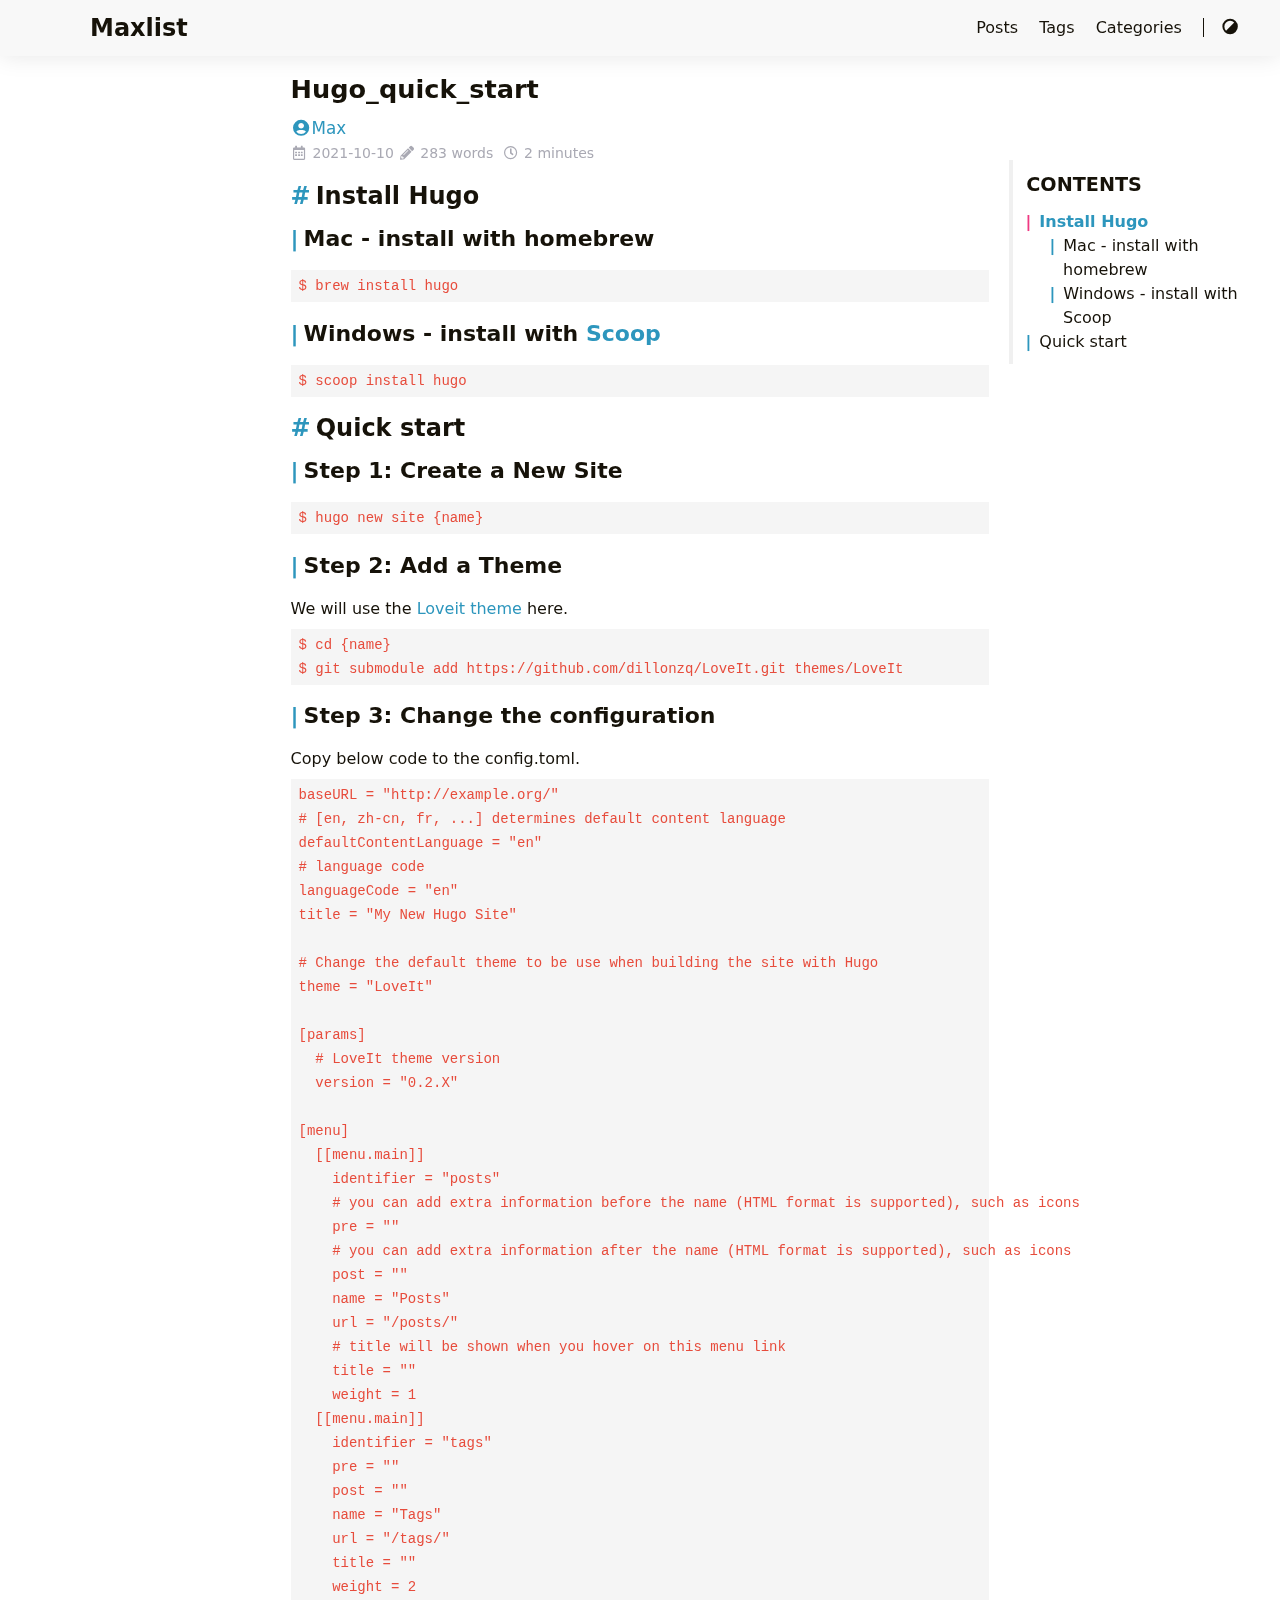
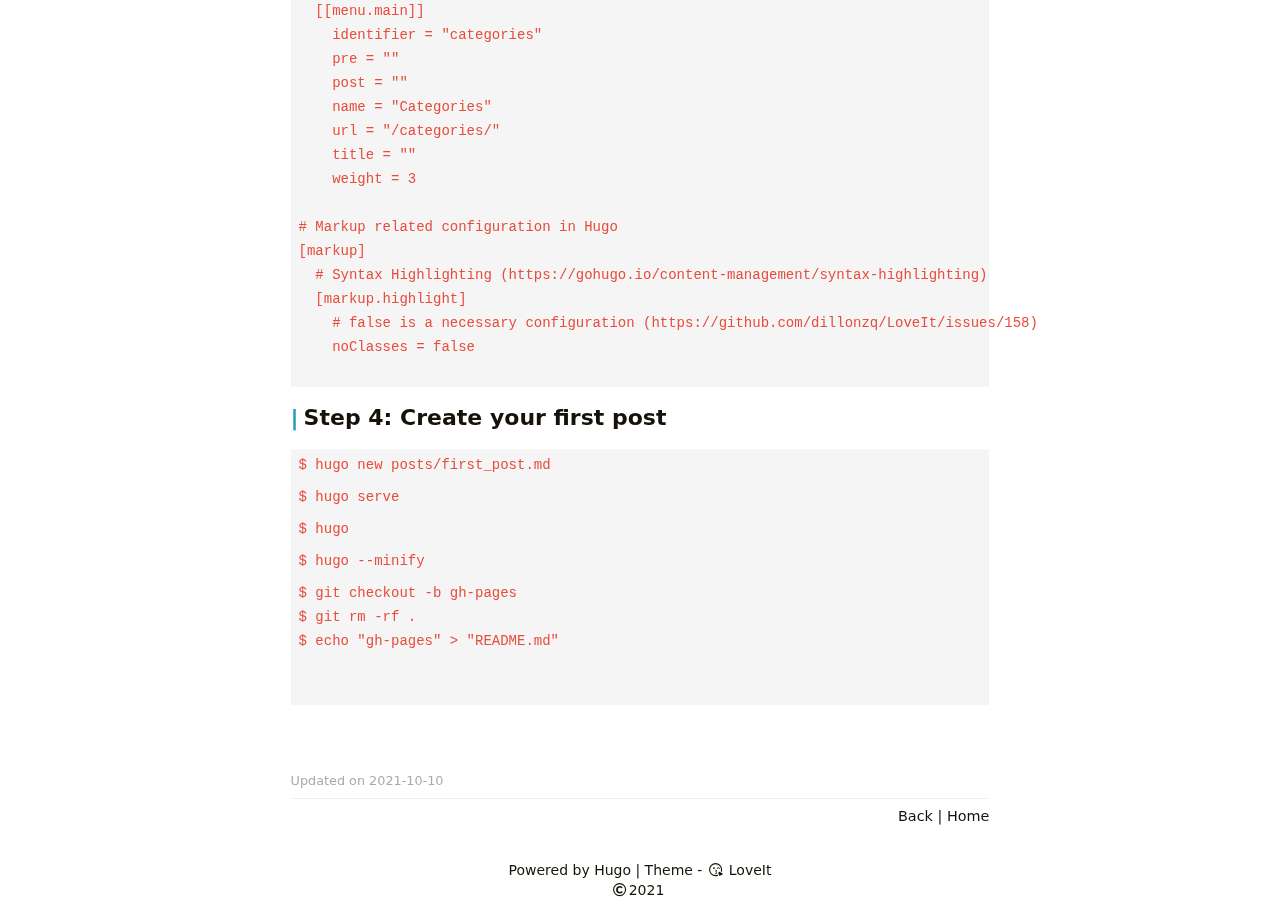
==== commit 406ea31e: "init d5cdf7012af22e9f5e5a7b8bfbd3d1eb9fe38b9e" ====
--- a/posts/hugo_quick_start/index.html
+++ b/posts/hugo_quick_start/index.html
@@ -31,7 +31,7 @@
         "mainEntityOfPage": {
             "@type": "WebPage",
             "@id": "https:\/\/hsuanchi.github.io\/posts\/hugo_quick_start\/"
-        },"genre": "posts","wordcount":  280 ,
+        },"genre": "posts","wordcount":  283 ,
         "url": "https:\/\/hsuanchi.github.io\/posts\/hugo_quick_start\/","datePublished": "2021-10-10T19:20:35+08:00","dateModified": "2021-10-10T19:20:35+08:00","publisher": {
             "@type": "Organization",
             "name": "Max"},"author": {
@@ -81,7 +81,7 @@
             <div class="toc-content" id="toc-content-auto"></div>
         </div><article class="page single"><h1 class="single-title animated flipInX">Hugo_quick_start</h1><div class="post-meta">
             <div class="post-meta-line"><span class="post-author"><a href="/" title="Author" rel=" author" class="author"><i class="fas fa-user-circle fa-fw"></i>Max</a></span></div>
-            <div class="post-meta-line"><i class="far fa-calendar-alt fa-fw"></i>&nbsp;<time datetime="2021-10-10">2021-10-10</time>&nbsp;<i class="fas fa-pencil-alt fa-fw"></i>&nbsp;280 words&nbsp;
+            <div class="post-meta-line"><i class="far fa-calendar-alt fa-fw"></i>&nbsp;<time datetime="2021-10-10">2021-10-10</time>&nbsp;<i class="fas fa-pencil-alt fa-fw"></i>&nbsp;283 words&nbsp;
                 <i class="far fa-clock fa-fw"></i>&nbsp;2 minutes&nbsp;</div>
         </div><div class="details toc" id="toc-static"  kept="">
                 <div class="details-summary toc-title">
@@ -174,6 +174,7 @@
 <pre tabindex="0"><code>$ hugo new posts/first_post.md
 </code></pre><pre tabindex="0"><code>$ hugo serve
 </code></pre><pre tabindex="0"><code>$ hugo
+</code></pre><pre tabindex="0"><code>$ hugo --minify
 </code></pre><pre tabindex="0"><code>$ git checkout -b gh-pages
 $ git rm -rf .
 $ echo &quot;gh-pages&quot; &gt; &quot;README.md&quot;
